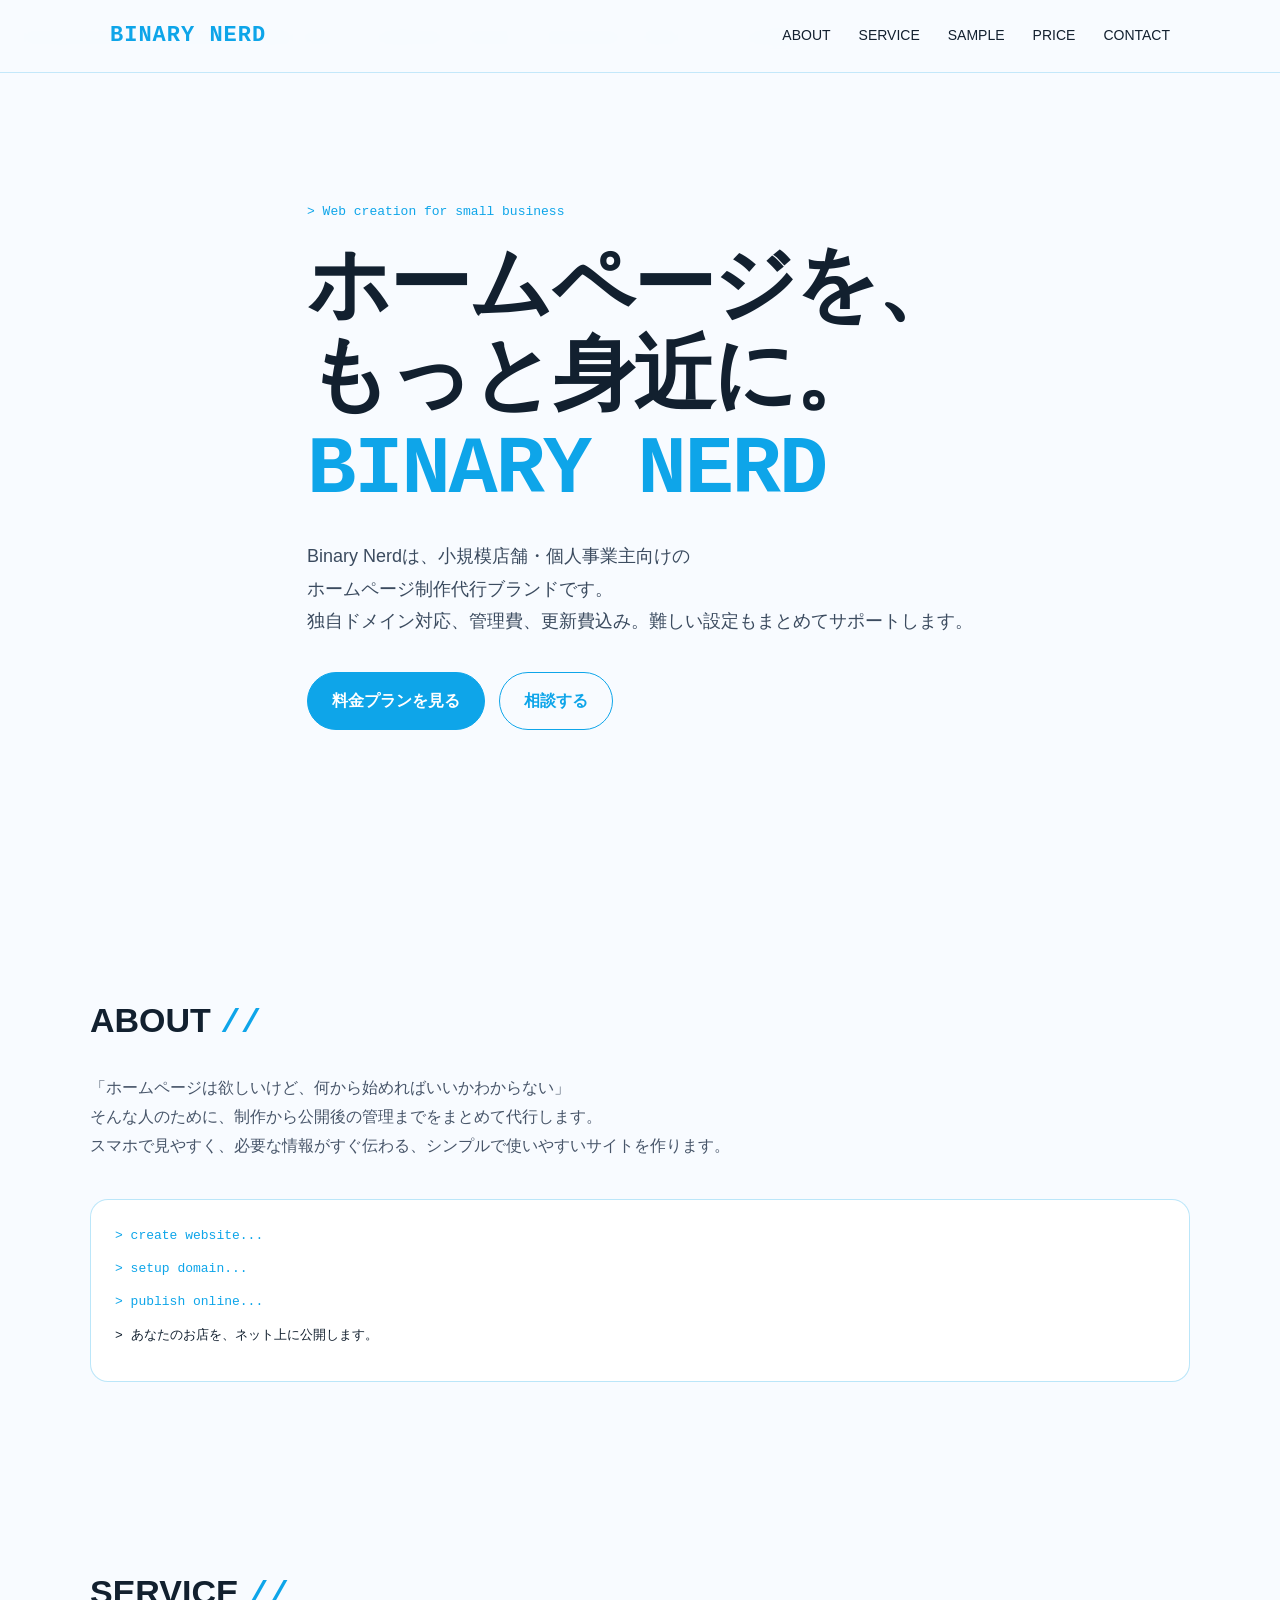
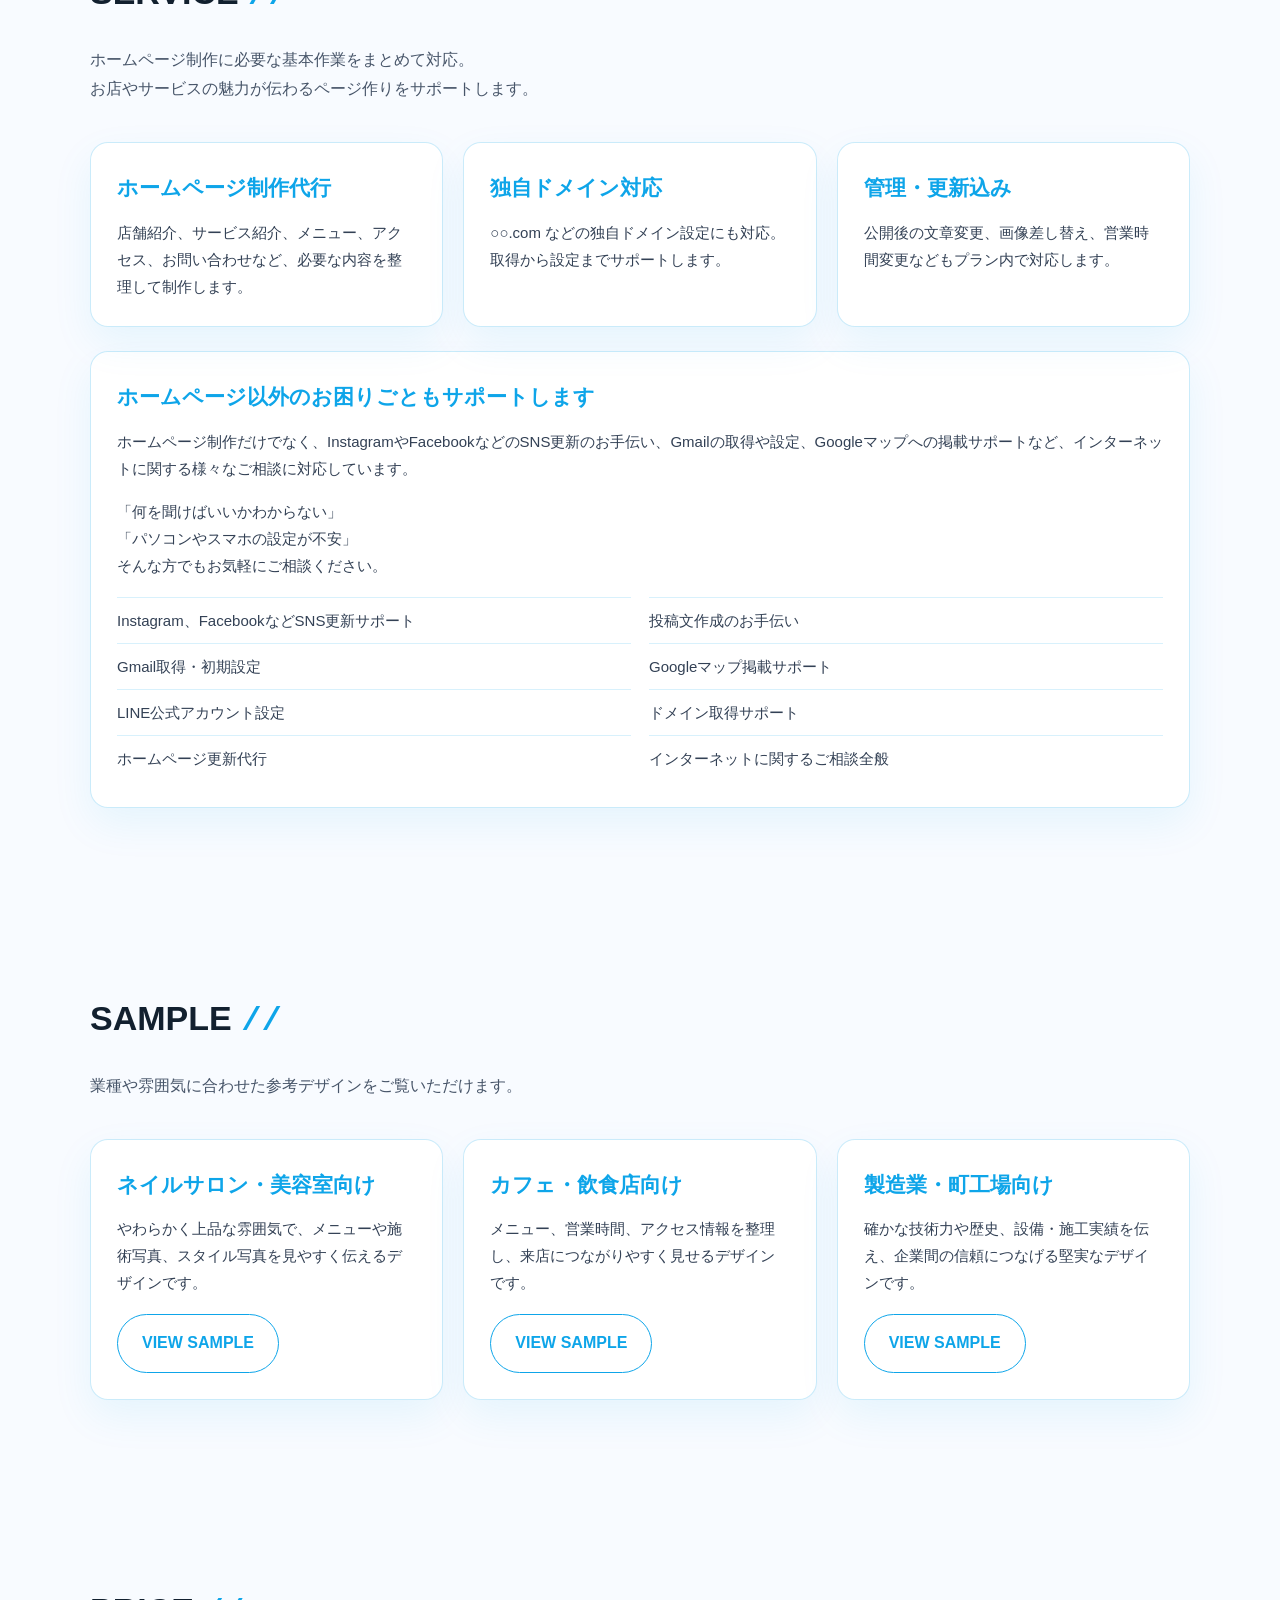
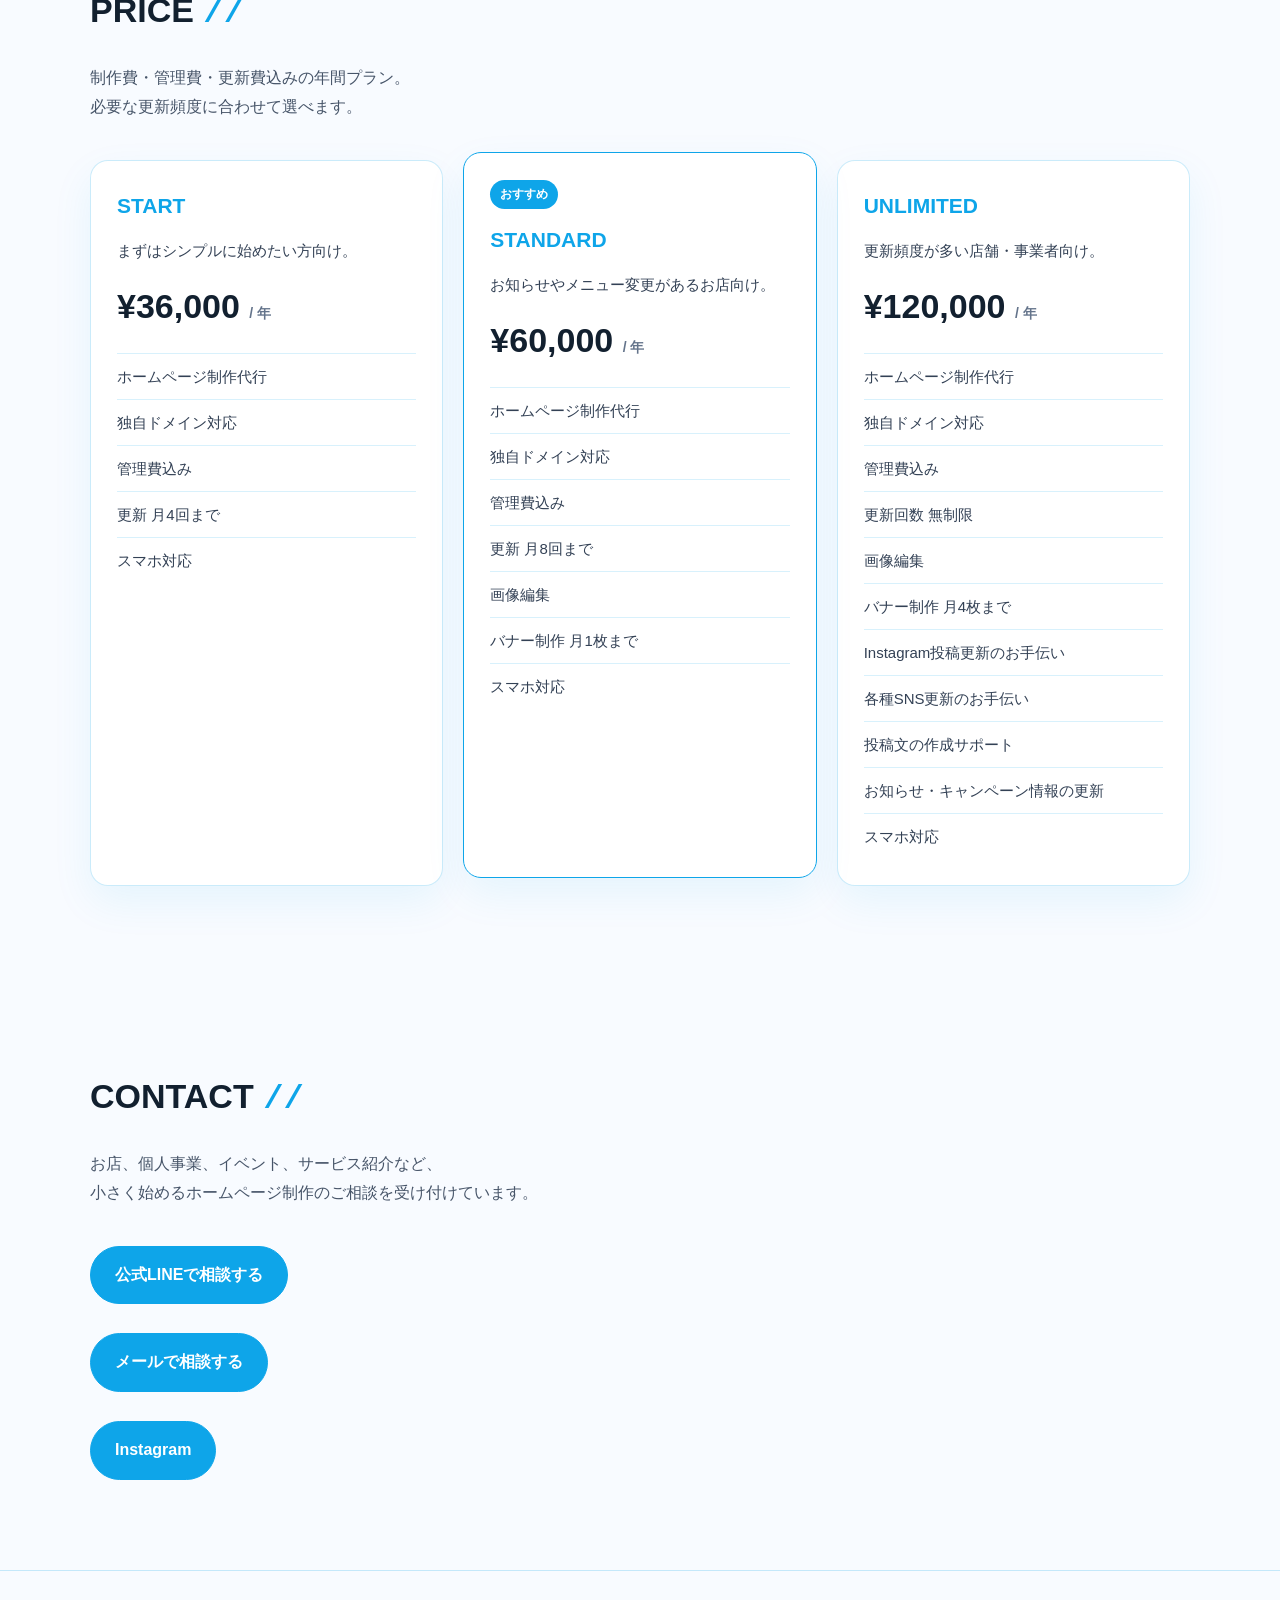
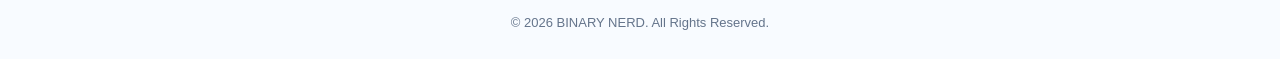
==== index.html @ a4973e33 "kenma2" ====
<!DOCTYPE html>
<html lang="ja">
<head>
  <meta charset="UTF-8" />
  <meta name="viewport" content="width=device-width, initial-scale=1.0" />
  <title>Binary Nerd | Web制作代行</title>

  <style>
    * {
      box-sizing: border-box;
      margin: 0;
      padding: 0;
    }

    html {
      scroll-behavior: smooth;
    }

    body {
      font-family: -apple-system, BlinkMacSystemFont, "Helvetica Neue", Arial, sans-serif;
      background: #f8fbff;
      color: #12202f;
      line-height: 1.8;
      overflow-x: hidden;
    }

    body::before {
      content: "01001010 101010 001101 110010 0101 101010 0011 111000";
      position: fixed;
      inset: 0;
      color: rgba(14, 165, 233, 0.07);
      font-family: monospace;
      font-size: 18px;
      line-height: 2;
      letter-spacing: 4px;
      word-break: break-all;
      z-index: -1;
      animation: matrixMove 18s linear infinite;
      padding: 20px;
    }

    @keyframes matrixMove {
      from { transform: translateY(-20%); }
      to { transform: translateY(20%); }
    }

    a {
      color: inherit;
      text-decoration: none;
    }

    header {
      position: fixed;
      top: 0;
      width: 100%;
      z-index: 100;
      background: rgba(248, 251, 255, 0.9);
      backdrop-filter: blur(10px);
      border-bottom: 1px solid rgba(14, 165, 233, 0.22);
    }

    .header-inner {
      max-width: 1100px;
      margin: 0 auto;
      padding: 16px 20px;
      display: flex;
      justify-content: space-between;
      align-items: center;
    }

    .logo {
      font-family: monospace;
      font-size: 22px;
      font-weight: bold;
      color: #0ea5e9;
      letter-spacing: 1px;
    }

    nav {
      display: flex;
      gap: 28px;
      font-size: 14px;
    }

    nav a {
      color: #12202f;
    }

    nav a:hover {
      color: #0ea5e9;
    }

    .menu-btn {
      display: none;
      width: 34px;
      height: 34px;
      border: none;
      background: transparent;
      appearance: none;
      -webkit-appearance: none;
      outline: none;
      box-shadow: none;
      position: relative;
      cursor: pointer;
    }

    .menu-btn span {
      display: block;
      width: 28px;
      height: 2px;
      background: #0ea5e9;
      margin: 6px auto;
      border-radius: 2px;
      transition: 0.3s;
    }

    .menu-btn.active span:nth-child(1) {
      transform: translateY(8px) rotate(45deg);
    }

    .menu-btn.active span:nth-child(2) {
      opacity: 0;
    }

    .menu-btn.active span:nth-child(3) {
      transform: translateY(-8px) rotate(-45deg);
    }

    section {
      padding: 90px 20px;
    }

    .hero {
      min-height: 100vh;
      display: flex;
      align-items: center;
      padding-top: 120px;
    }

    .container {
      max-width: 1100px;
      margin: 0 auto;
    }

    .eyebrow {
      color: #0ea5e9;
      font-family: monospace;
      margin-bottom: 16px;
    }

    h1 {
      font-size: clamp(38px, 9vw, 82px);
      line-height: 1.1;
      margin-bottom: 24px;
      letter-spacing: -2px;
    }

    h1 span {
      color: #0ea5e9;
      font-family: monospace;
    }

    .hero-text {
      max-width: 680px;
      font-size: 18px;
      color: #3b4b5f;
      margin-bottom: 34px;
    }

    .btn-area {
      display: flex;
      gap: 14px;
      flex-wrap: wrap;
    }

    .btn {
      display: inline-block;
      padding: 14px 24px;
      border-radius: 999px;
      font-weight: bold;
      border: 1px solid #0ea5e9;
    }

    .btn-main {
      background: #0ea5e9;
      color: #fff;
    }

    .btn-sub {
      color: #0ea5e9;
    }

    .section-title {
      font-size: 34px;
      margin-bottom: 20px;
    }

    .section-title span {
      color: #0ea5e9;
      font-family: monospace;
    }

    .lead {
      max-width: 760px;
      color: #475569;
      margin-bottom: 38px;
    }

    .cards {
      display: grid;
      grid-template-columns: repeat(3, 1fr);
      gap: 20px;
    }

    .card {
      background: rgba(255, 255, 255, 0.9);
      border: 1px solid rgba(14, 165, 233, 0.22);
      padding: 26px;
      border-radius: 18px;
      box-shadow: 0 16px 40px rgba(14, 165, 233, 0.08);
    }

    .card h3 {
      color: #0ea5e9;
      font-size: 21px;
      margin-bottom: 12px;
    }

    .card p,
    .card li {
      color: #334155;
      font-size: 15px;
    }

    .card ul {
      list-style: none;
      margin-top: 16px;
    }

    .card li {
      border-top: 1px solid rgba(14, 165, 233, 0.16);
      padding: 9px 0;
    }

    .sample-card .btn {
      margin-top: 18px;
    }

    .price {
      font-size: 34px;
      font-weight: bold;
      color: #12202f;
      margin: 12px 0;
    }

    .price small {
      font-size: 14px;
      color: #64748b;
    }

    .popular {
      border-color: #0ea5e9;
      transform: translateY(-8px);
    }

    .tag {
      display: inline-block;
      font-size: 12px;
      color: #fff;
      background: #0ea5e9;
      padding: 4px 10px;
      border-radius: 999px;
      margin-bottom: 12px;
      font-weight: bold;
    }

    .terminal {
      background: rgba(255, 255, 255, 0.92);
      border: 1px solid rgba(14, 165, 233, 0.28);
      border-radius: 18px;
      padding: 24px;
      font-family: monospace;
      color: #0ea5e9;
      overflow: hidden;
    }

    .terminal p {
      margin-bottom: 10px;
    }

    .about-support {
      margin-top: 24px;
      background: rgba(255, 255, 255, 0.9);
      border: 1px solid rgba(14, 165, 233, 0.22);
      border-radius: 18px;
      padding: 26px;
      box-shadow: 0 16px 40px rgba(14, 165, 233, 0.08);
    }

    .about-support h3 {
      color: #0ea5e9;
      font-size: 21px;
      margin-bottom: 12px;
    }

    .about-support p,
    .about-support li {
      color: #334155;
      font-size: 15px;
    }

    .about-support p {
      margin-bottom: 16px;
    }

    .about-support ul {
      display: grid;
      grid-template-columns: repeat(2, minmax(0, 1fr));
      gap: 0 18px;
      list-style: none;
      margin-top: 18px;
    }

    .about-support li {
      border-top: 1px solid rgba(14, 165, 233, 0.16);
      padding: 9px 0;
    }

    .white {
      color: #12202f;
    }

    footer {
      padding: 40px 20px;
      border-top: 1px solid rgba(14, 165, 233, 0.22);
      text-align: center;
      color: #64748b;
      font-size: 13px;
    }

    @media (max-width: 768px) {
      nav {
        position: fixed;
        top: 67px;
        right: -100%;
        width: 100%;
        height: calc(100vh - 67px);
        background: rgba(248, 251, 255, 0.98);
        flex-direction: column;
        justify-content: center;
        align-items: center;
        gap: 34px;
        transition: 0.3s;
        font-size: 20px;
      }

      nav.active {
        right: 0;
      }

      .menu-btn {
        display: block;
      }

      section {
        padding: 70px 20px;
      }

      .hero {
        padding-top: 110px;
      }

      .cards {
        grid-template-columns: 1fr;
      }

      .about-support ul {
        grid-template-columns: 1fr;
      }

      .popular {
        transform: none;
      }

      .btn {
        width: 100%;
        text-align: center;
      }
    }


.line-btn{
  display:inline-block;
  padding:14px 24px;
  background:#0ea5e9;
  color:#fff;
  text-decoration:none;
  border-radius:999px;
  font-weight:bold;
  transition:.3s;
}

.line-btn:hover{
  opacity:.85;
}
  </style>
</head>

<body>
  <!-- Codex connection test -->

  <header>
    <div class="header-inner">
      <div class="logo">BINARY NERD</div>

      <button class="menu-btn" id="menuBtn" aria-label="メニュー">
        <span></span>
        <span></span>
        <span></span>
      </button>

      <nav id="nav">
        <a href="#about">ABOUT</a>
        <a href="#service">SERVICE</a>
        <a href="#sample">SAMPLE</a>
        <a href="#price">PRICE</a>
        <a href="#contact">CONTACT</a>
      </nav>
    </div>
  </header>

  <main>

    <section class="hero">
      <div class="container">
        <p class="eyebrow">&gt; Web creation for small business</p>
        <h1>
          ホームページを、<br>
          もっと身近に。<br>
          <span>BINARY NERD</span>
        </h1>
        <p class="hero-text">
          Binary Nerdは、小規模店舗・個人事業主向けの<br>ホームページ制作代行ブランドです。<br>
          独自ドメイン対応、管理費、更新費込み。難しい設定もまとめてサポートします。
        </p>
        <div class="btn-area">
          <a href="#price" class="btn btn-main">料金プランを見る</a>
          <a href="#contact" class="btn btn-sub">相談する</a>
        </div>
      </div>
    </section>

    <section id="about">
      <div class="container">
        <h2 class="section-title">ABOUT <span>//</span></h2>
        <p class="lead">
          「ホームページは欲しいけど、何から始めればいいかわからない」<br>
          そんな人のために、制作から公開後の管理までをまとめて代行します。<br>
          スマホで見やすく、必要な情報がすぐ伝わる、シンプルで使いやすいサイトを作ります。
        </p>

        <div class="terminal">
          <p>&gt; create website...</p>
          <p>&gt; setup domain...</p>
          <p>&gt; publish online...</p>
          <p class="white">&gt; あなたのお店を、ネット上に公開します。</p>
        </div>
      </div>
    </section>

    <section id="service">
      <div class="container">
        <h2 class="section-title">SERVICE <span>//</span></h2>
        <p class="lead">
          ホームページ制作に必要な基本作業をまとめて対応。<br>
          お店やサービスの魅力が伝わるページ作りをサポートします。
        </p>

        <div class="cards">
          <div class="card">
            <h3>ホームページ制作代行</h3>
            <p>店舗紹介、サービス紹介、メニュー、アクセス、お問い合わせなど、必要な内容を整理して制作します。</p>
          </div>

          <div class="card">
            <h3>独自ドメイン対応</h3>
            <p>○○.com などの独自ドメイン設定にも対応。取得から設定までサポートします。</p>
          </div>

          <div class="card">
            <h3>管理・更新込み</h3>
            <p>公開後の文章変更、画像差し替え、営業時間変更などもプラン内で対応します。</p>
          </div>
        </div>

        <div class="about-support">
          <h3>ホームページ以外のお困りごともサポートします</h3>
          <p>
            ホームページ制作だけでなく、InstagramやFacebookなどのSNS更新のお手伝い、Gmailの取得や設定、Googleマップへの掲載サポートなど、インターネットに関する様々なご相談に対応しています。
          </p>
          <p>
            「何を聞けばいいかわからない」<br>
            「パソコンやスマホの設定が不安」<br>
            そんな方でもお気軽にご相談ください。
          </p>
          <ul>
            <li>Instagram、FacebookなどSNS更新サポート</li>
            <li>投稿文作成のお手伝い</li>
            <li>Gmail取得・初期設定</li>
            <li>Googleマップ掲載サポート</li>
            <li>LINE公式アカウント設定</li>
            <li>ドメイン取得サポート</li>
            <li>ホームページ更新代行</li>
            <li>インターネットに関するご相談全般</li>
          </ul>
        </div>
      </div>
    </section>

    <section id="sample">
      <div class="container">
        <h2 class="section-title">SAMPLE <span>//</span></h2>
        <p class="lead">
          業種や雰囲気に合わせた参考デザインをご覧いただけます。
        </p>

        <div class="cards">
          <div class="card sample-card">
            <h3>ネイルサロン・美容室向け</h3>
            <p>やわらかく上品な雰囲気で、メニューや施術写真、スタイル写真を見やすく伝えるデザインです。</p>
            <a href="top_biyou.html" class="btn btn-sub" target="_blank" rel="noopener">VIEW SAMPLE</a>
          </div>

          <div class="card sample-card">
            <h3>カフェ・飲食店向け</h3>
            <p>メニュー、営業時間、アクセス情報を整理し、来店につながりやすく見せるデザインです。</p>
            <a href="sample_cafe.html" class="btn btn-sub" target="_blank" rel="noopener">VIEW SAMPLE</a>
          </div>

          <div class="card sample-card">
            <h3>製造業・町工場向け</h3>
            <p>確かな技術力や歴史、設備・施工実績を伝え、企業間の信頼につなげる堅実なデザインです。</p>
            <a href="osaka-polishing/index.html" class="btn btn-sub" target="_blank" rel="noopener">VIEW SAMPLE</a>
          </div>
        </div>
      </div>
    </section>

    <section id="price">
      <div class="container">
        <h2 class="section-title">PRICE <span>//</span></h2>
        <p class="lead">
          制作費・管理費・更新費込みの年間プラン。<br>
          必要な更新頻度に合わせて選べます。
        </p>

        <div class="cards">
          <div class="card">
            <h3>START</h3>
            <p>まずはシンプルに始めたい方向け。</p>
            <div class="price">¥36,000 <small>/ 年</small></div>
            <ul>
              <li>ホームページ制作代行</li>
              <li>独自ドメイン対応</li>
              <li>管理費込み</li>
              <li>更新 月4回まで</li>
              <li>スマホ対応</li>
            </ul>
          </div>

          <div class="card popular">
            <span class="tag">おすすめ</span>
            <h3>STANDARD</h3>
            <p>お知らせやメニュー変更があるお店向け。</p>
            <div class="price">¥60,000 <small>/ 年</small></div>
            <ul>
              <li>ホームページ制作代行</li>
              <li>独自ドメイン対応</li>
              <li>管理費込み</li>
              <li>更新 月8回まで</li>
              <li>画像編集</li>
              <li>バナー制作 月1枚まで</li>
              <li>スマホ対応</li>
            </ul>
          </div>

          <div class="card">
            <h3>UNLIMITED</h3>
            <p>更新頻度が多い店舗・事業者向け。</p>
            <div class="price">¥120,000 <small>/ 年</small></div>
            <ul>
              <li>ホームページ制作代行</li>
              <li>独自ドメイン対応</li>
              <li>管理費込み</li>
              <li>更新回数 無制限</li>
              <li>画像編集</li>
              <li>バナー制作 月4枚まで</li>
              <li>Instagram投稿更新のお手伝い</li>
              <li>各種SNS更新のお手伝い</li>
              <li>投稿文の作成サポート</li>
              <li>お知らせ・キャンペーン情報の更新</li>
              <li>スマホ対応</li>
            </ul>
          </div>
        </div>
      </div>
    </section>

    <section id="contact">
      <div class="container">
        <h2 class="section-title">CONTACT <span>//</span></h2>
        <p class="lead">
          お店、個人事業、イベント、サービス紹介など、<br>
          小さく始めるホームページ制作のご相談を受け付けています。
        </p>

    <div class="btn-area">
        <a href="https://lin.ee/zA7ZyKl" class="btn btn-main" target="_blank">
            公式LINEで相談する
        </a>
    </div>
    <br>
    <div class="btn-area">
        <a href="mailto:binarynerd78@gmail.com?subject=ホームページ制作について相談したい" class="btn btn-main" target="_blank">
            メールで相談する
        </a>
    </div>
    <br>
    <div class="btn-area">
        <a href="https://www.instagram.com/binarynerd78/" class="btn btn-main" target="_blank" rel="noopener">
            Instagram
        </a>
    </div>
      </div>
    </section>

  </main>

  <footer>
    © 2026 BINARY NERD. All Rights Reserved.
  </footer>

  <script>
    const menuBtn = document.getElementById("menuBtn");
    const nav = document.getElementById("nav");
    const navLinks = nav.querySelectorAll("a");

    menuBtn.addEventListener("click", () => {
      menuBtn.classList.toggle("active");
      nav.classList.toggle("active");
    });

    navLinks.forEach(link => {
      link.addEventListener("click", () => {
        menuBtn.classList.remove("active");
        nav.classList.remove("active");
      });
    });
  </script>

</body>
</html>
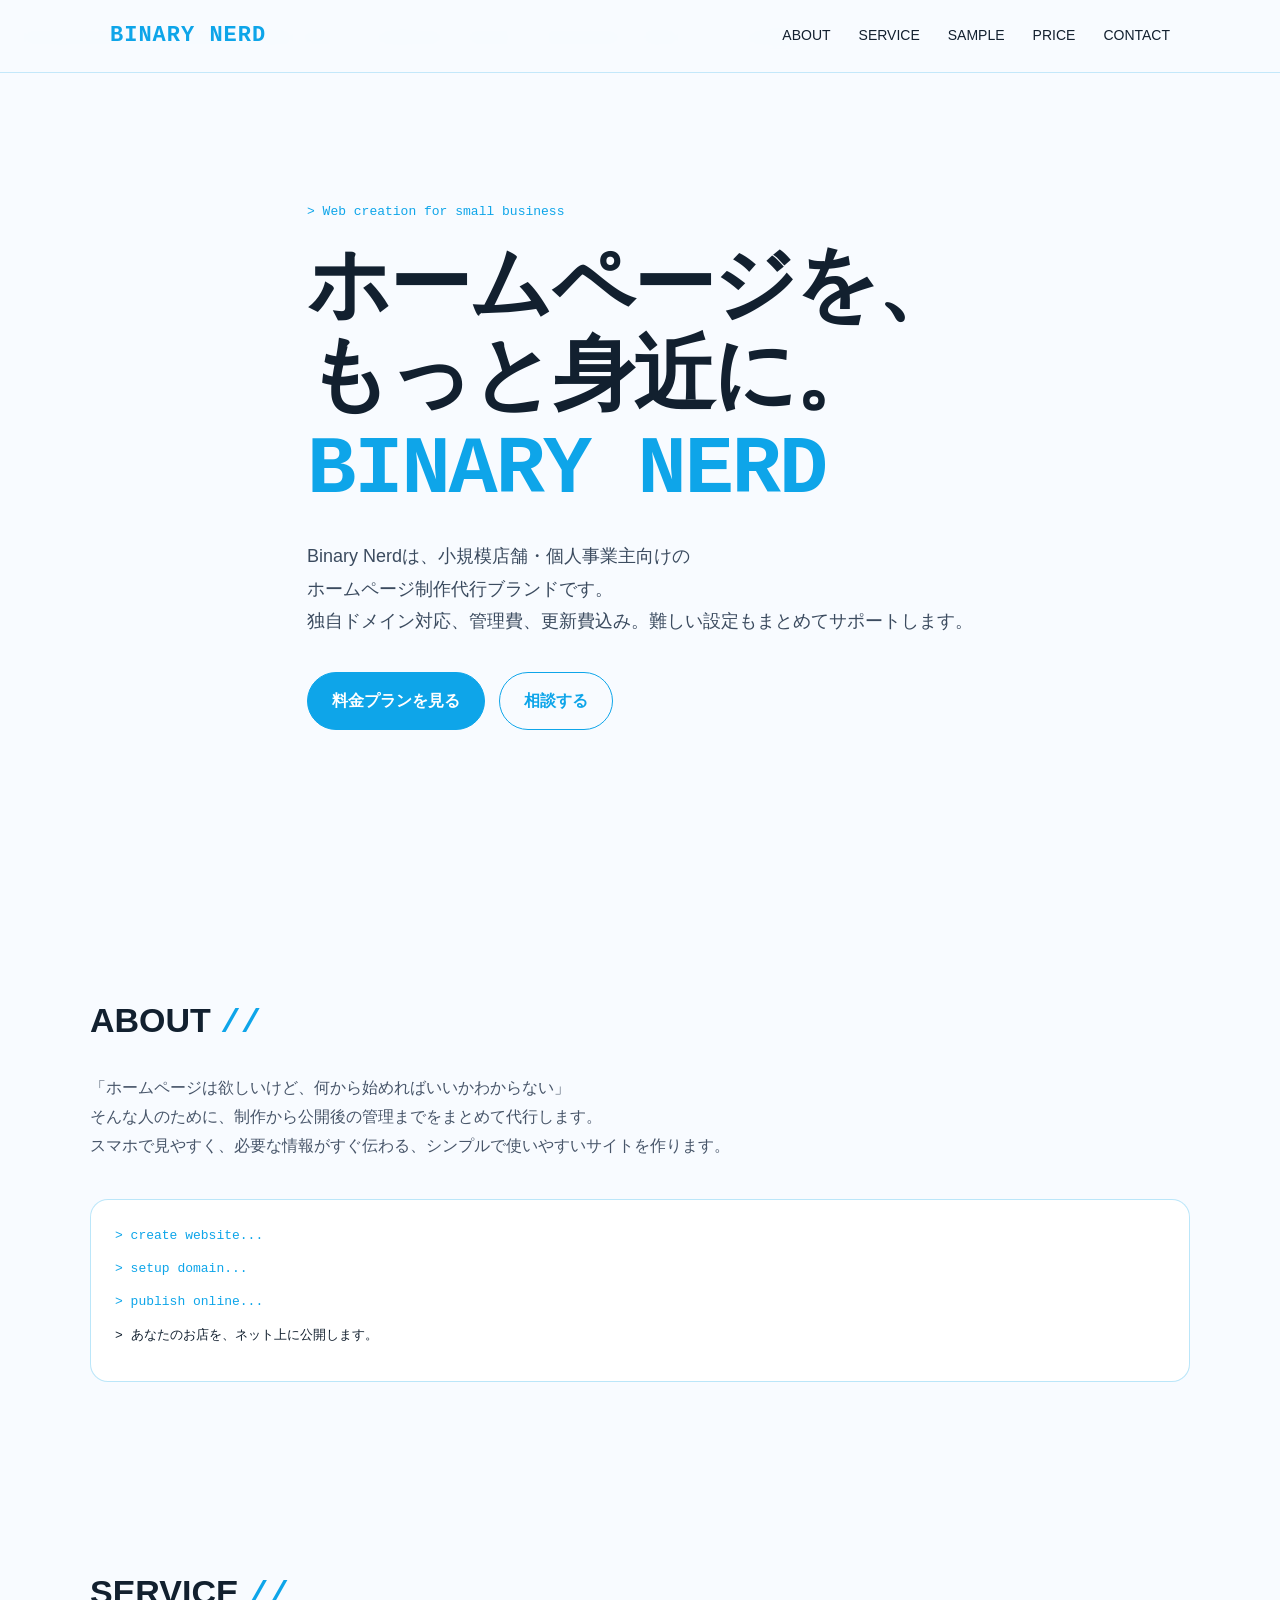
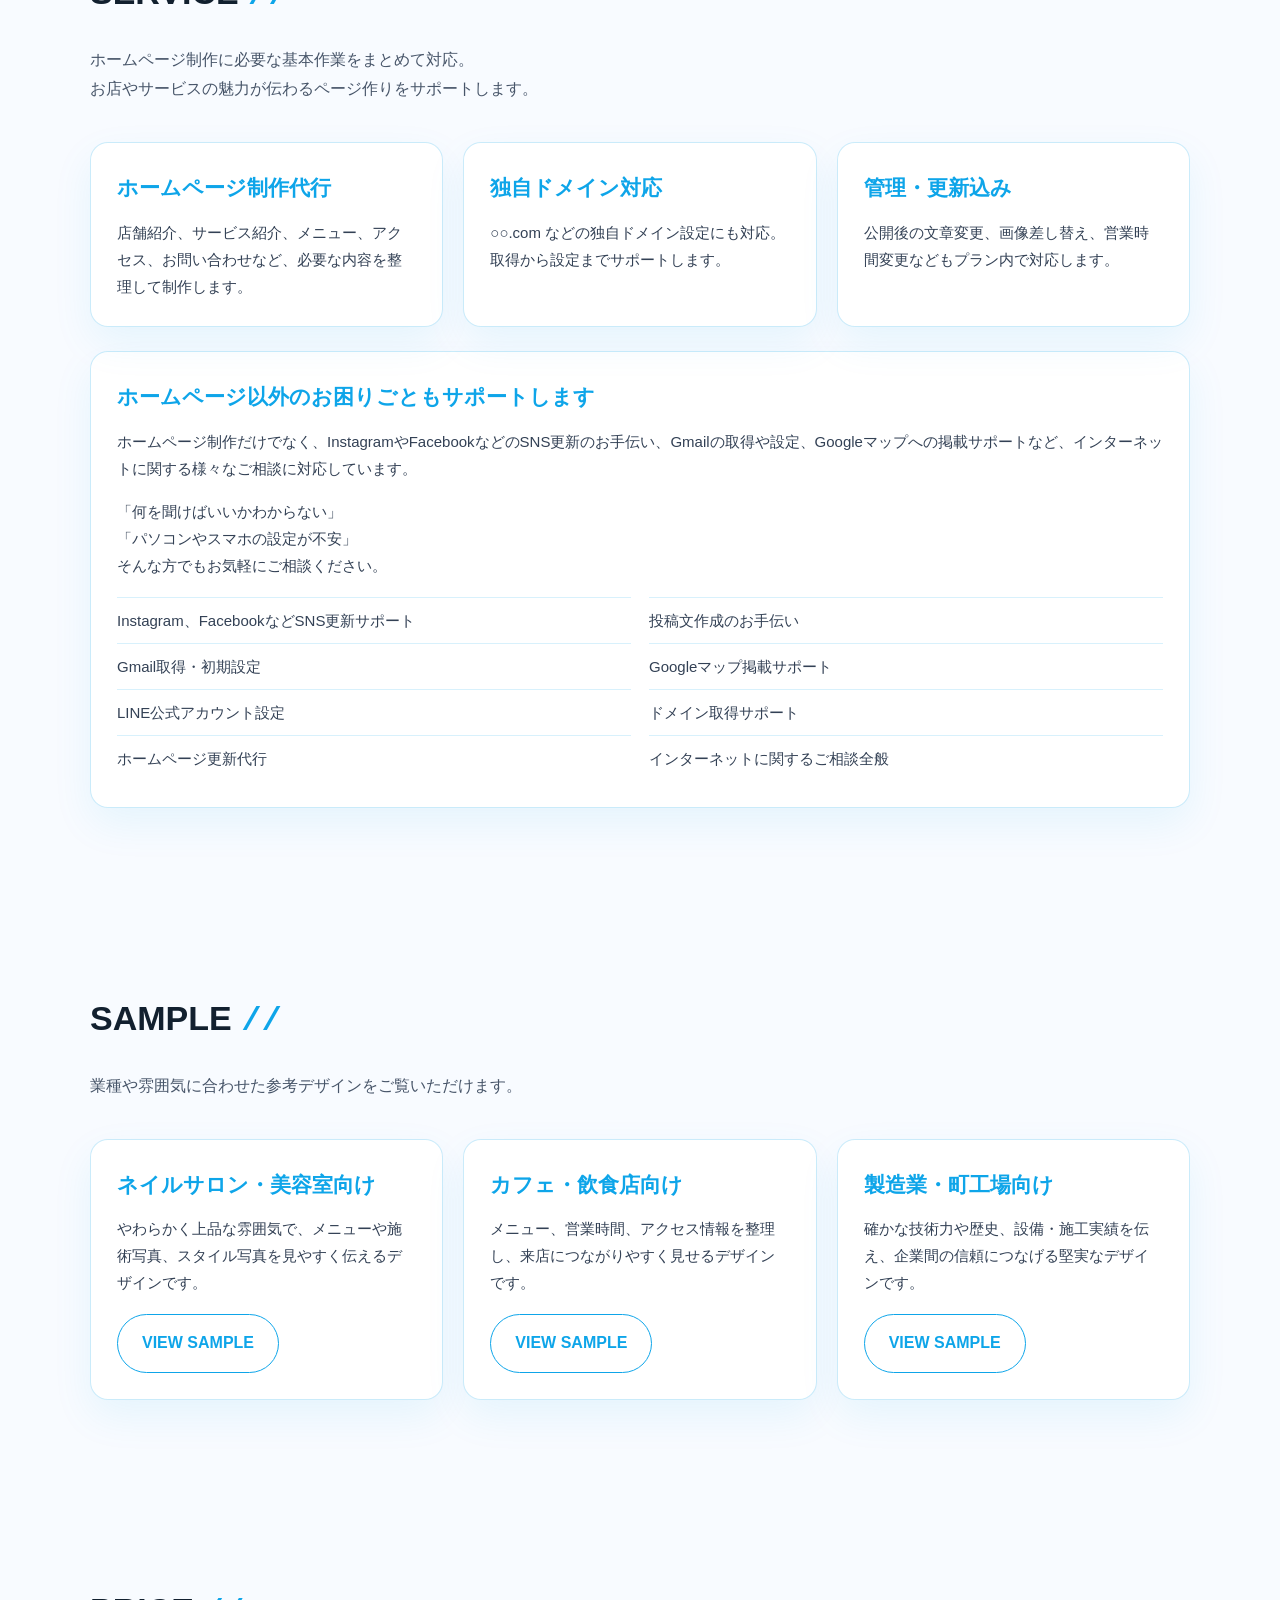
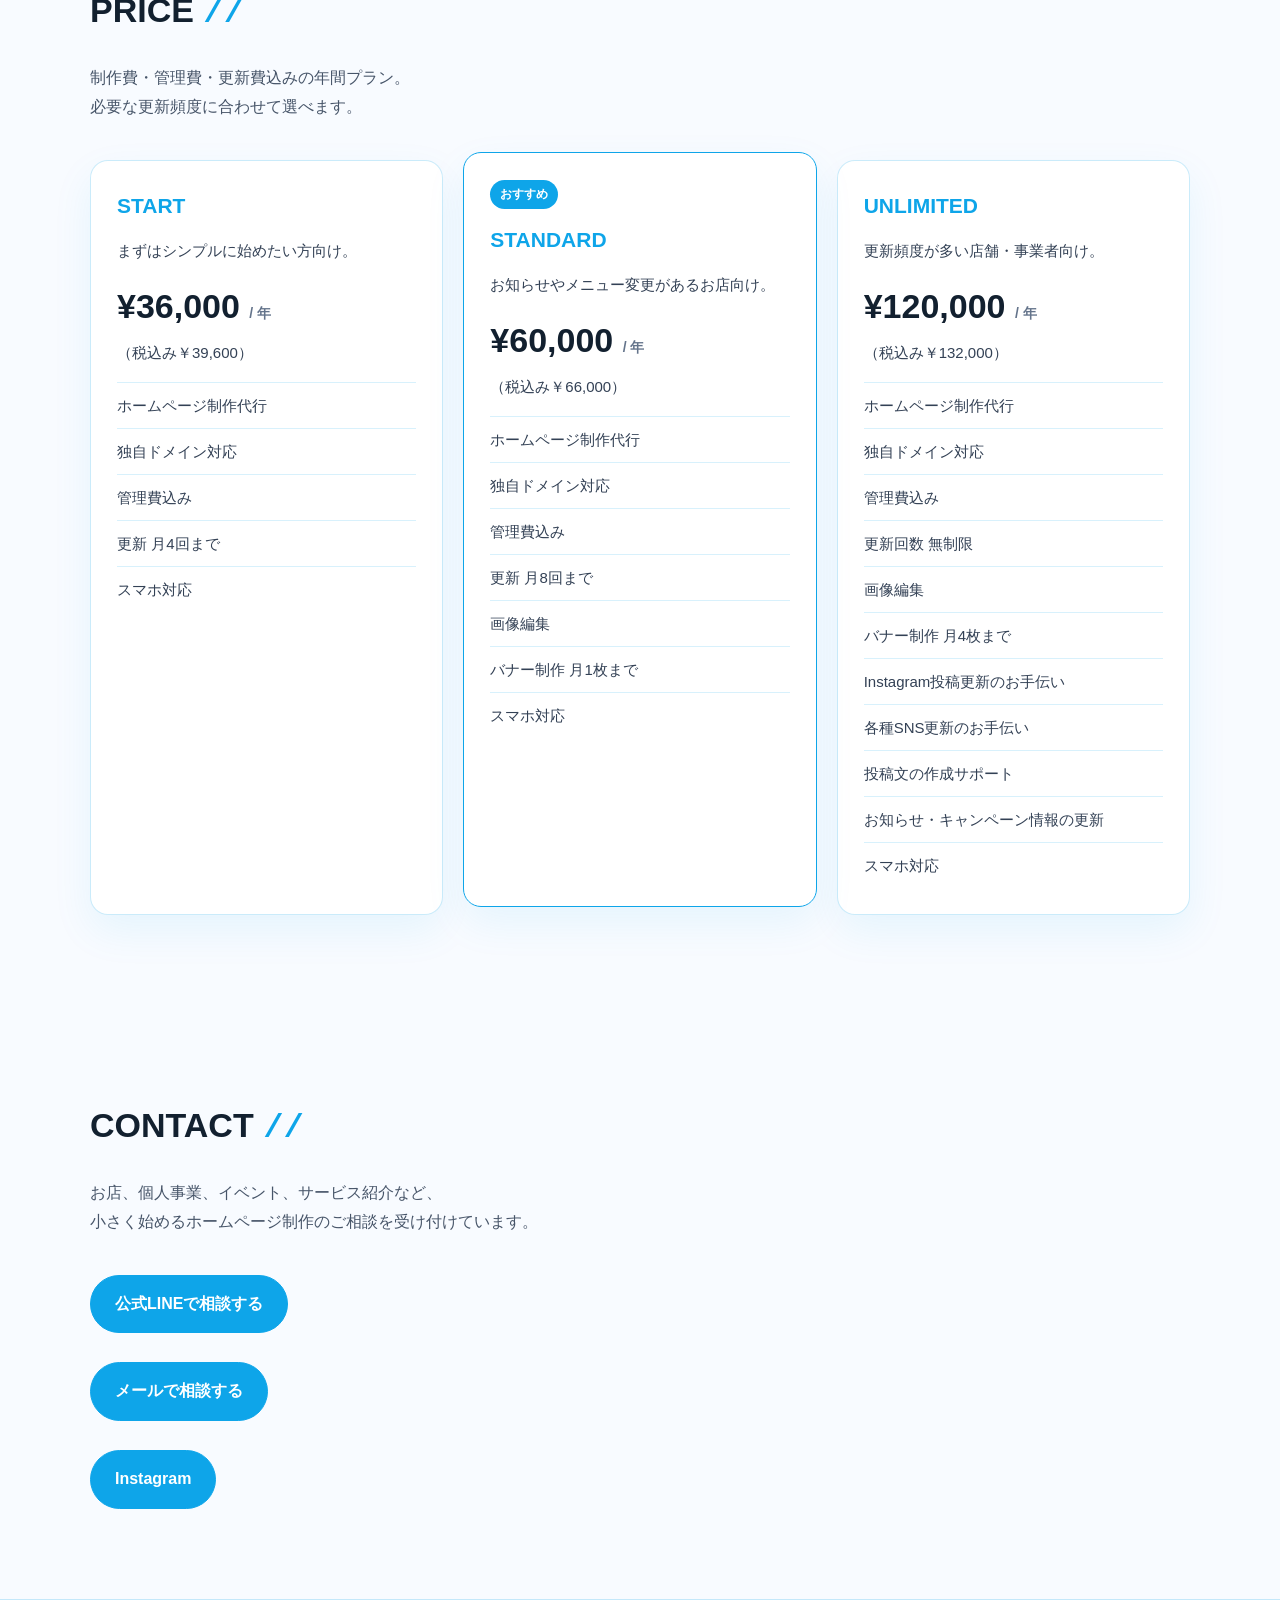
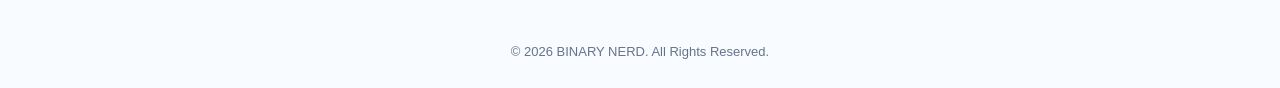
==== commit e4d324e6: "Update index.html" ====
--- a/index.html
+++ b/index.html
@@ -256,6 +256,13 @@
     .price small {
       font-size: 14px;
       color: #64748b;
+    }
+
+    .tax-price {
+      margin-top: -10px;
+      margin-bottom: 12px;
+      color: #64748b;
+      font-size: 13px;
     }
 
     .popular {
@@ -559,6 +566,7 @@
             <h3>START</h3>
             <p>まずはシンプルに始めたい方向け。</p>
             <div class="price">¥36,000 <small>/ 年</small></div>
+            <p class="tax-price">（税込み￥39,600）</p>
             <ul>
               <li>ホームページ制作代行</li>
               <li>独自ドメイン対応</li>
@@ -573,6 +581,7 @@
             <h3>STANDARD</h3>
             <p>お知らせやメニュー変更があるお店向け。</p>
             <div class="price">¥60,000 <small>/ 年</small></div>
+            <p class="tax-price">（税込み￥66,000）</p>
             <ul>
               <li>ホームページ制作代行</li>
               <li>独自ドメイン対応</li>
@@ -588,6 +597,7 @@
             <h3>UNLIMITED</h3>
             <p>更新頻度が多い店舗・事業者向け。</p>
             <div class="price">¥120,000 <small>/ 年</small></div>
+            <p class="tax-price">（税込み￥132,000）</p>
             <ul>
               <li>ホームページ制作代行</li>
               <li>独自ドメイン対応</li>
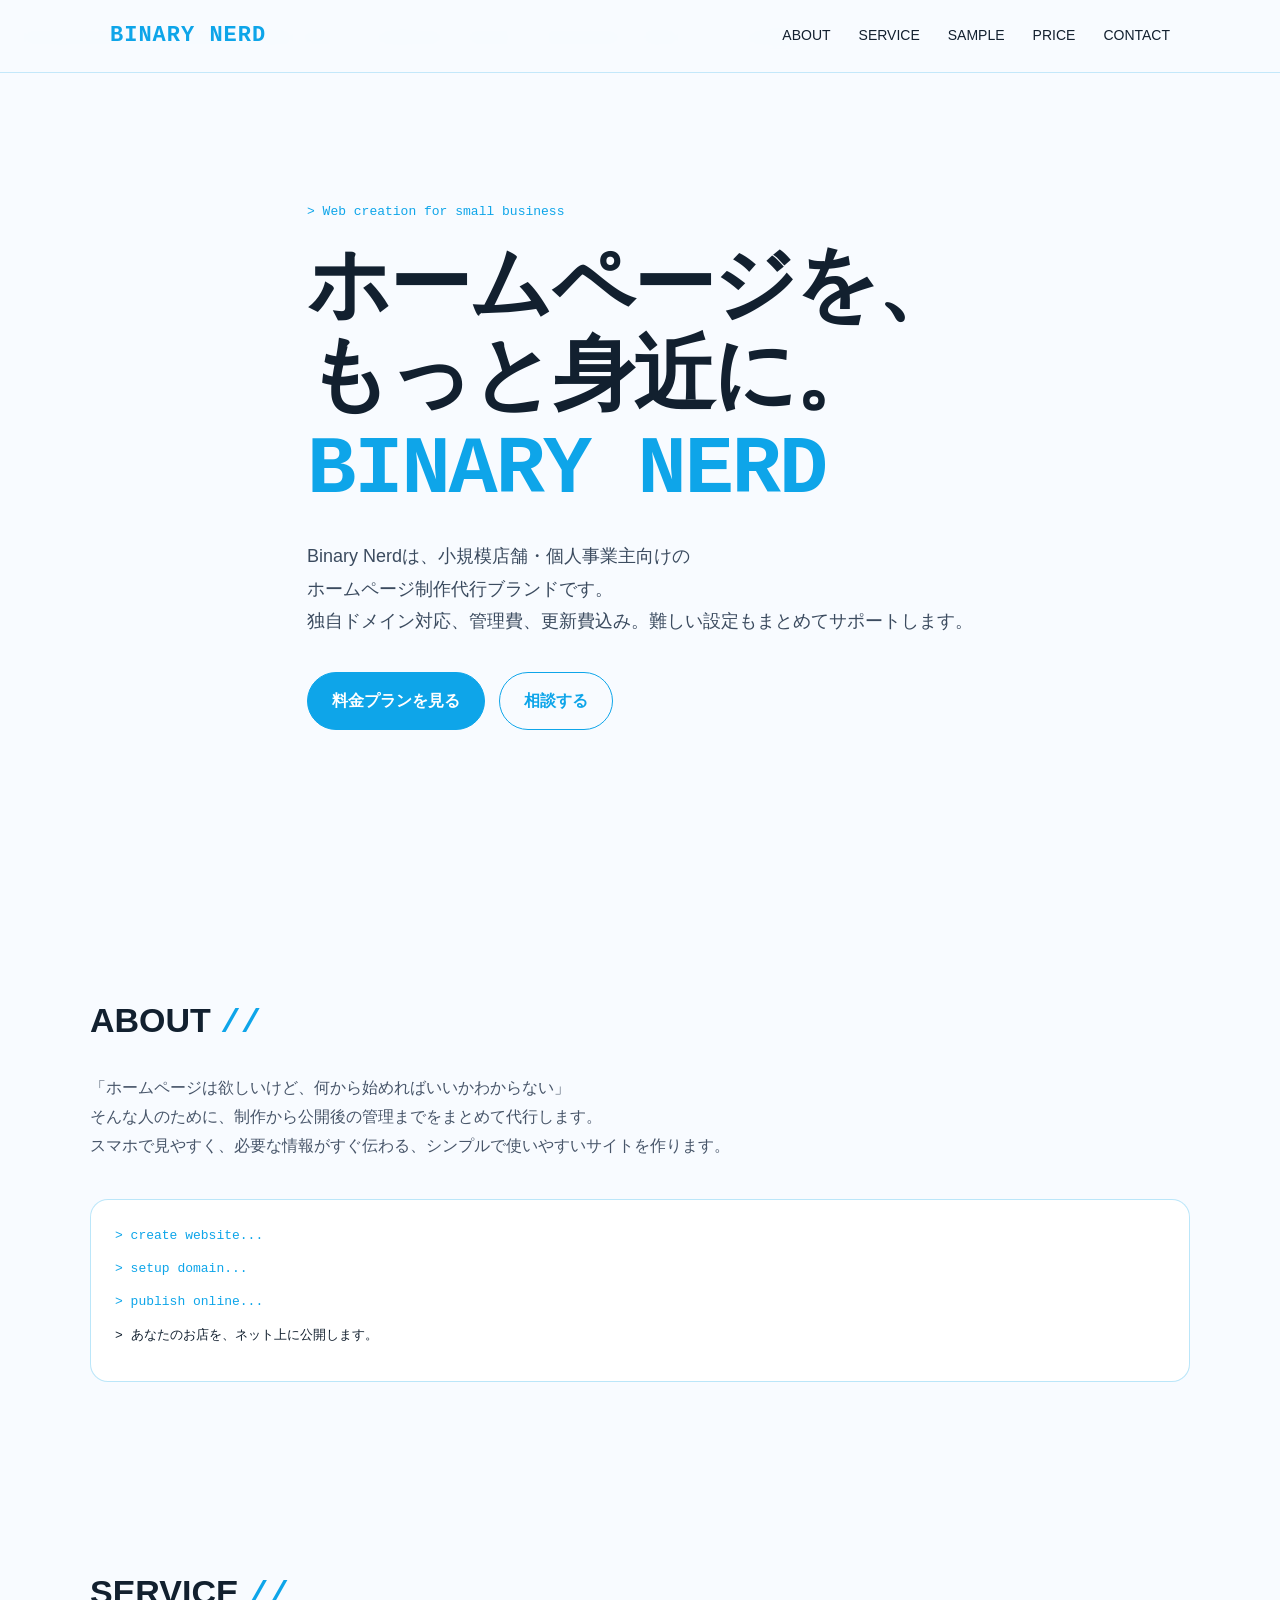
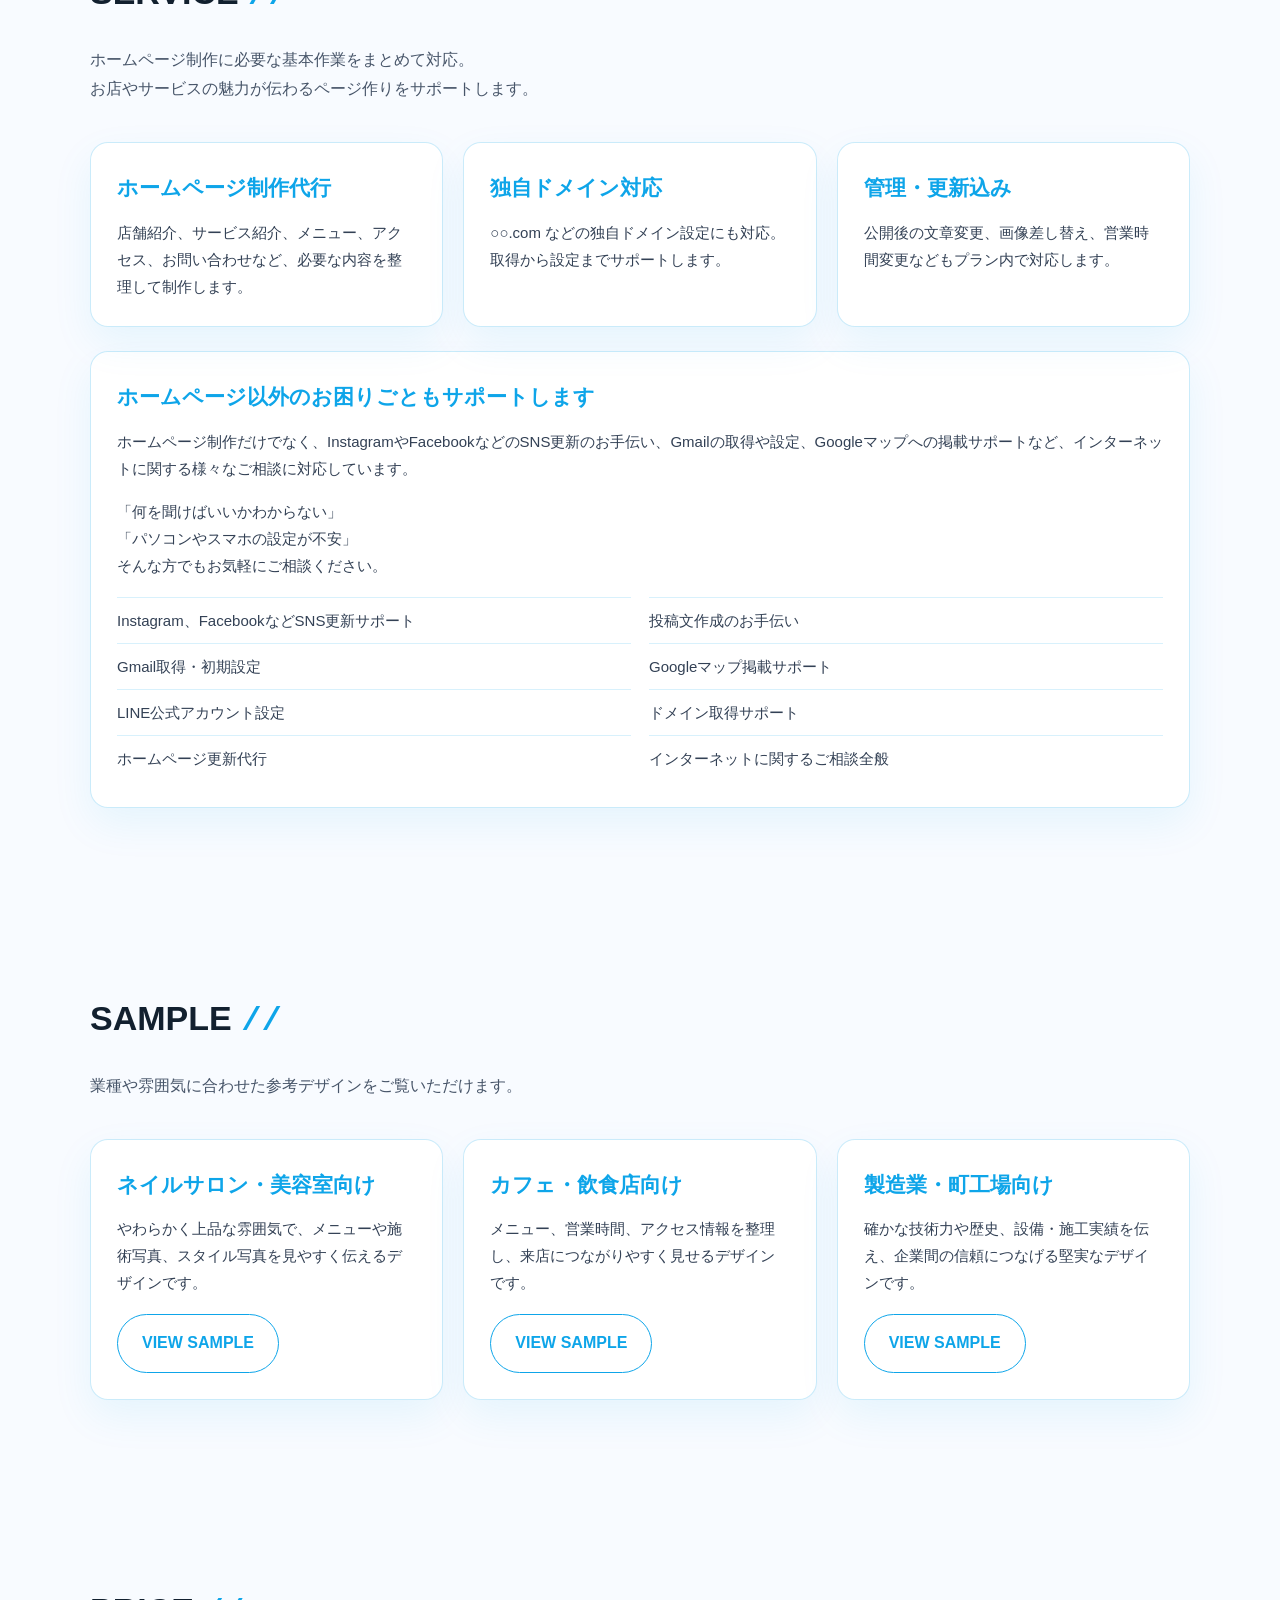
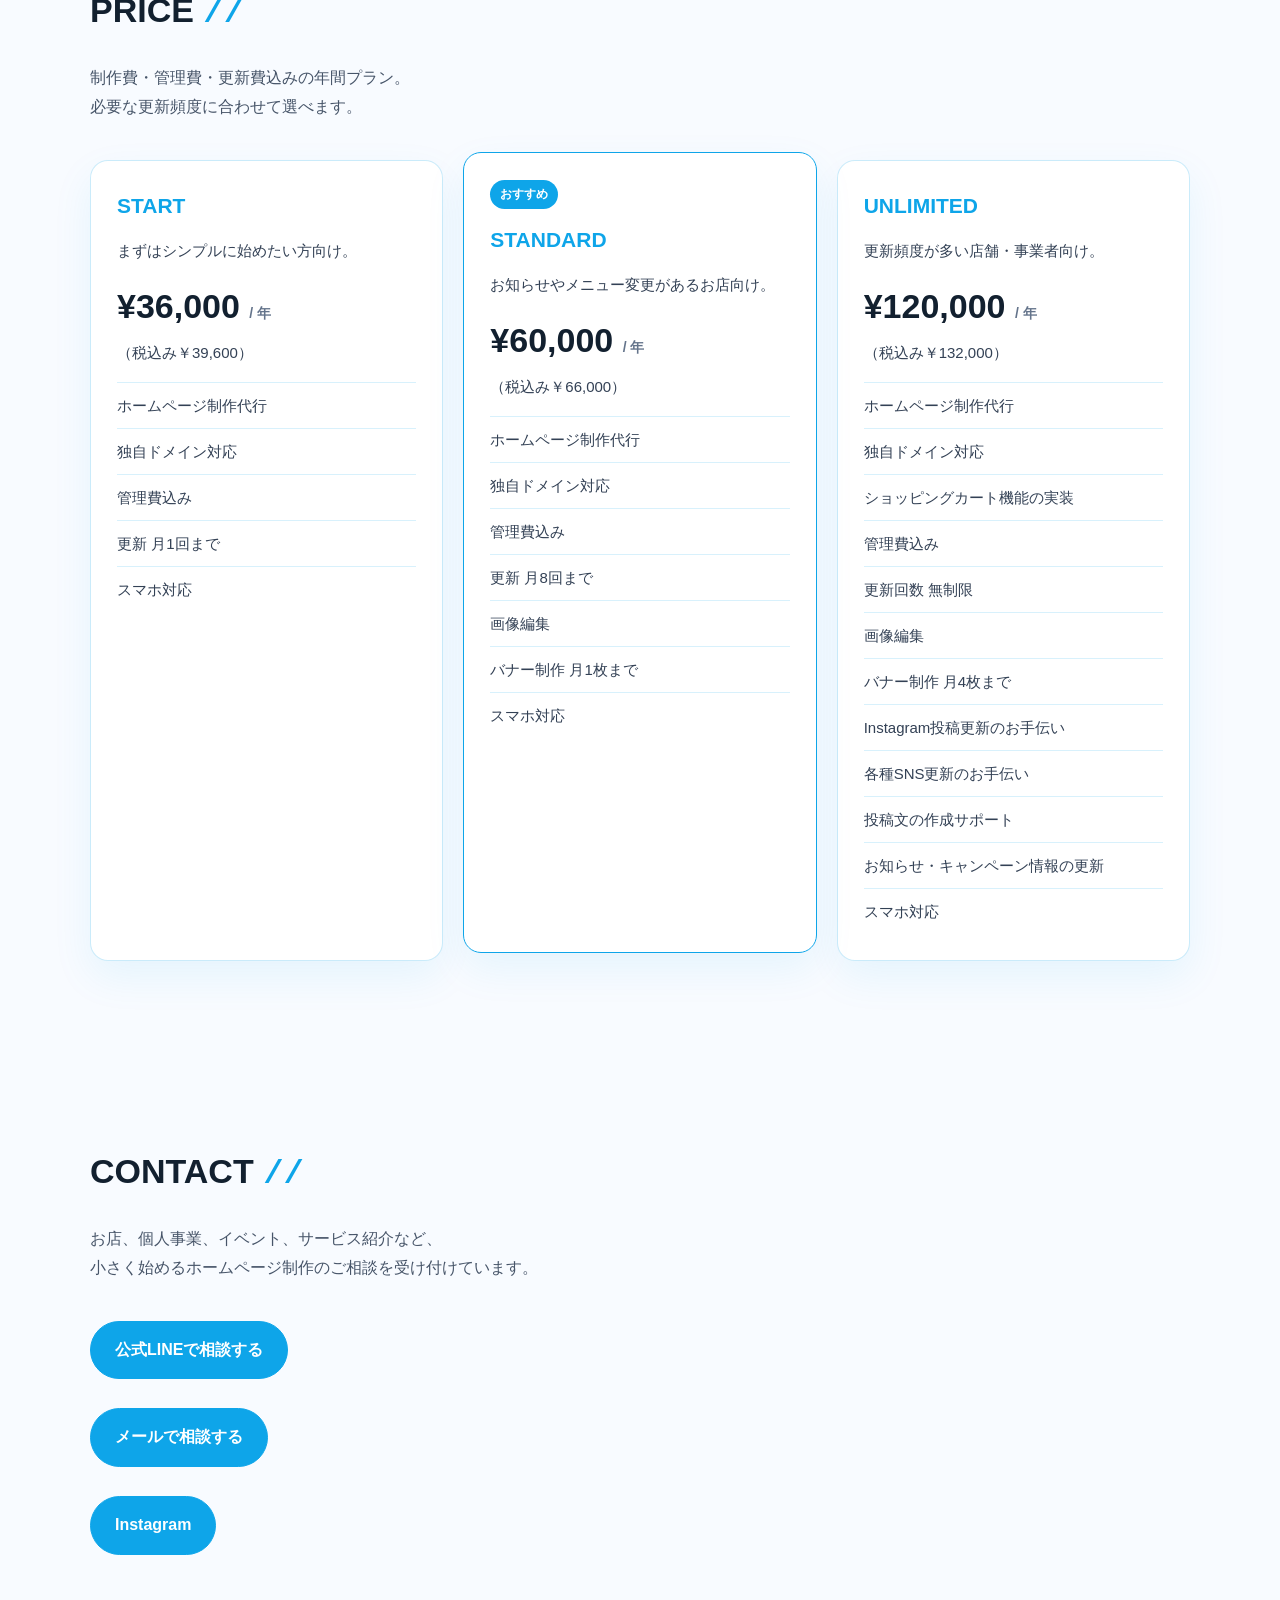
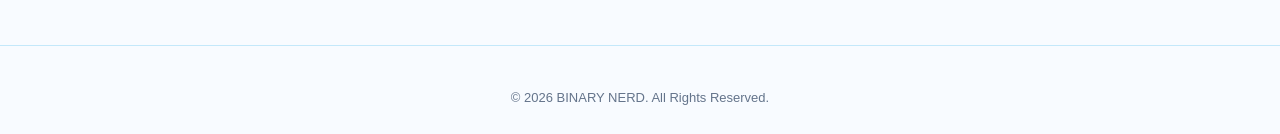
==== commit ba35fefb: "Update index.html" ====
--- a/index.html
+++ b/index.html
@@ -571,7 +571,7 @@
               <li>ホームページ制作代行</li>
               <li>独自ドメイン対応</li>
               <li>管理費込み</li>
-              <li>更新 月4回まで</li>
+              <li>更新 月1回まで</li>
               <li>スマホ対応</li>
             </ul>
           </div>
@@ -601,6 +601,7 @@
             <ul>
               <li>ホームページ制作代行</li>
               <li>独自ドメイン対応</li>
+              <li>ショッピングカート機能の実装</li>
               <li>管理費込み</li>
               <li>更新回数 無制限</li>
               <li>画像編集</li>
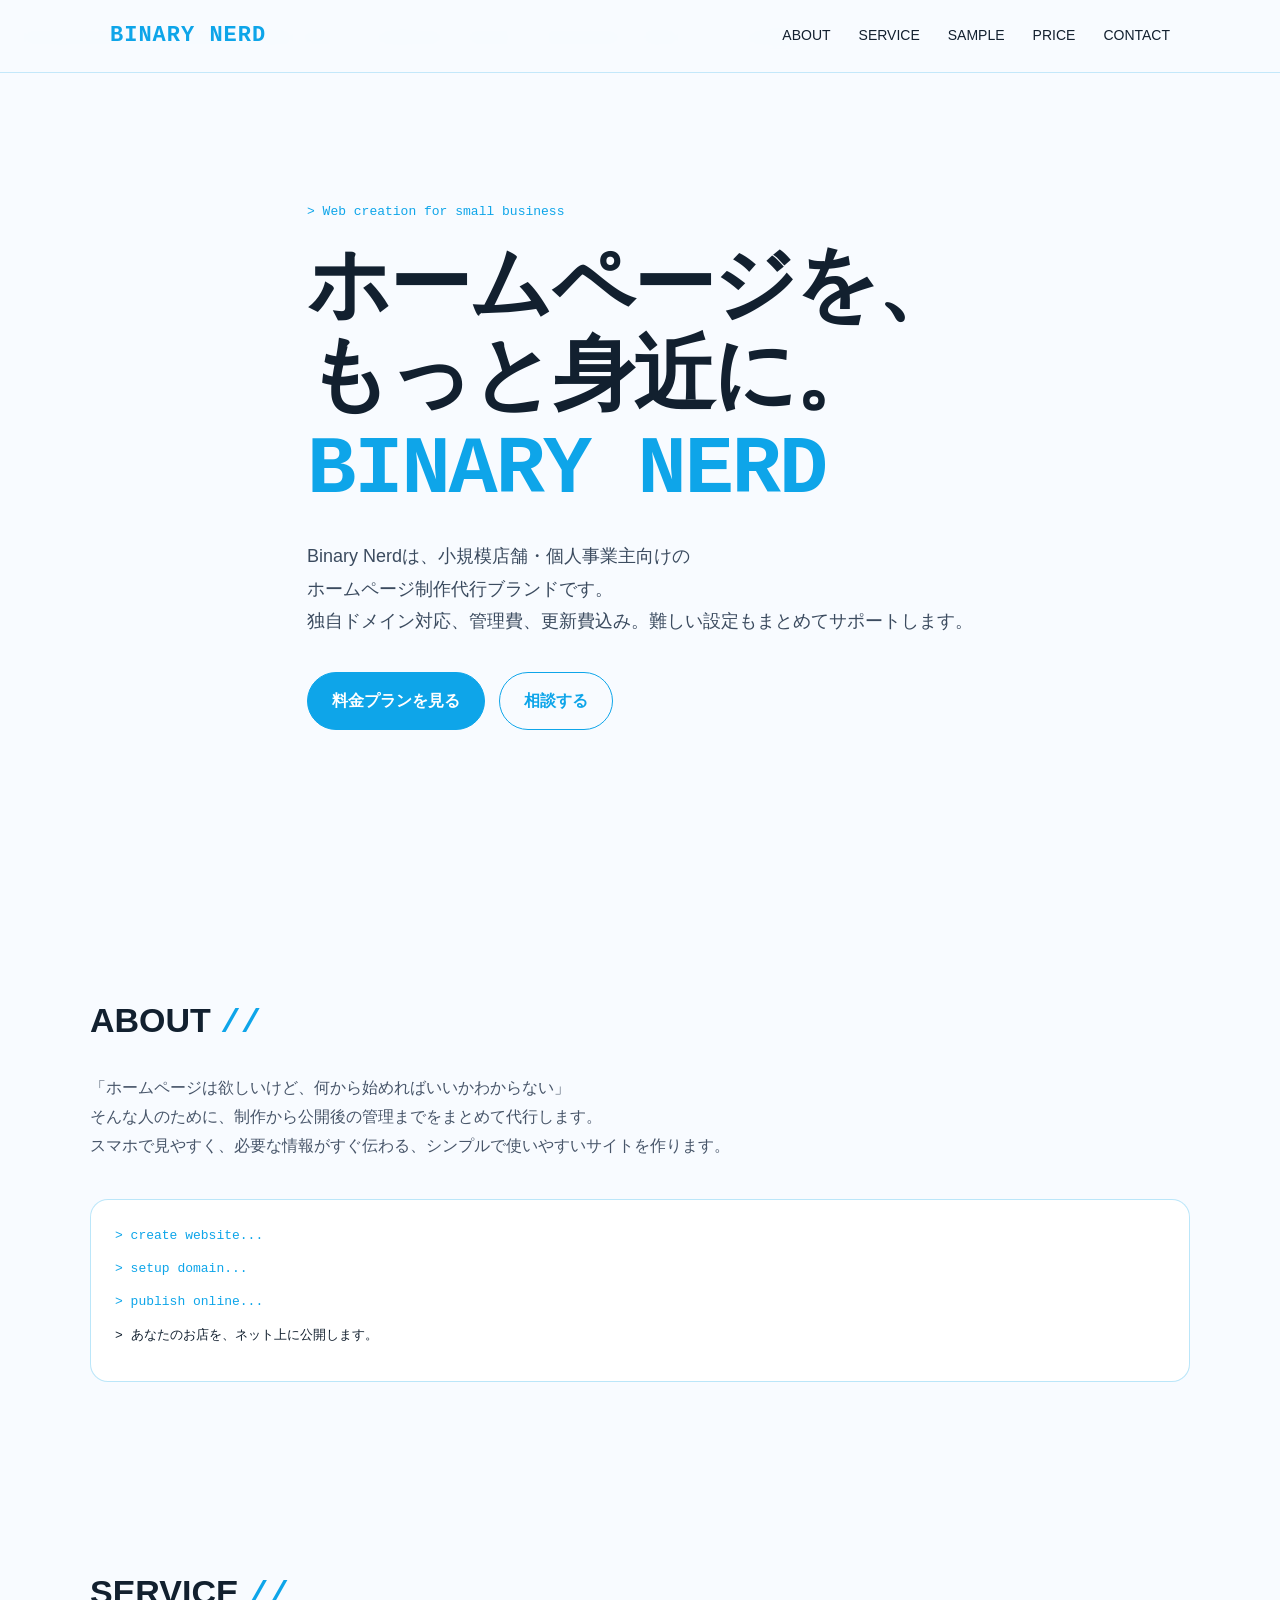
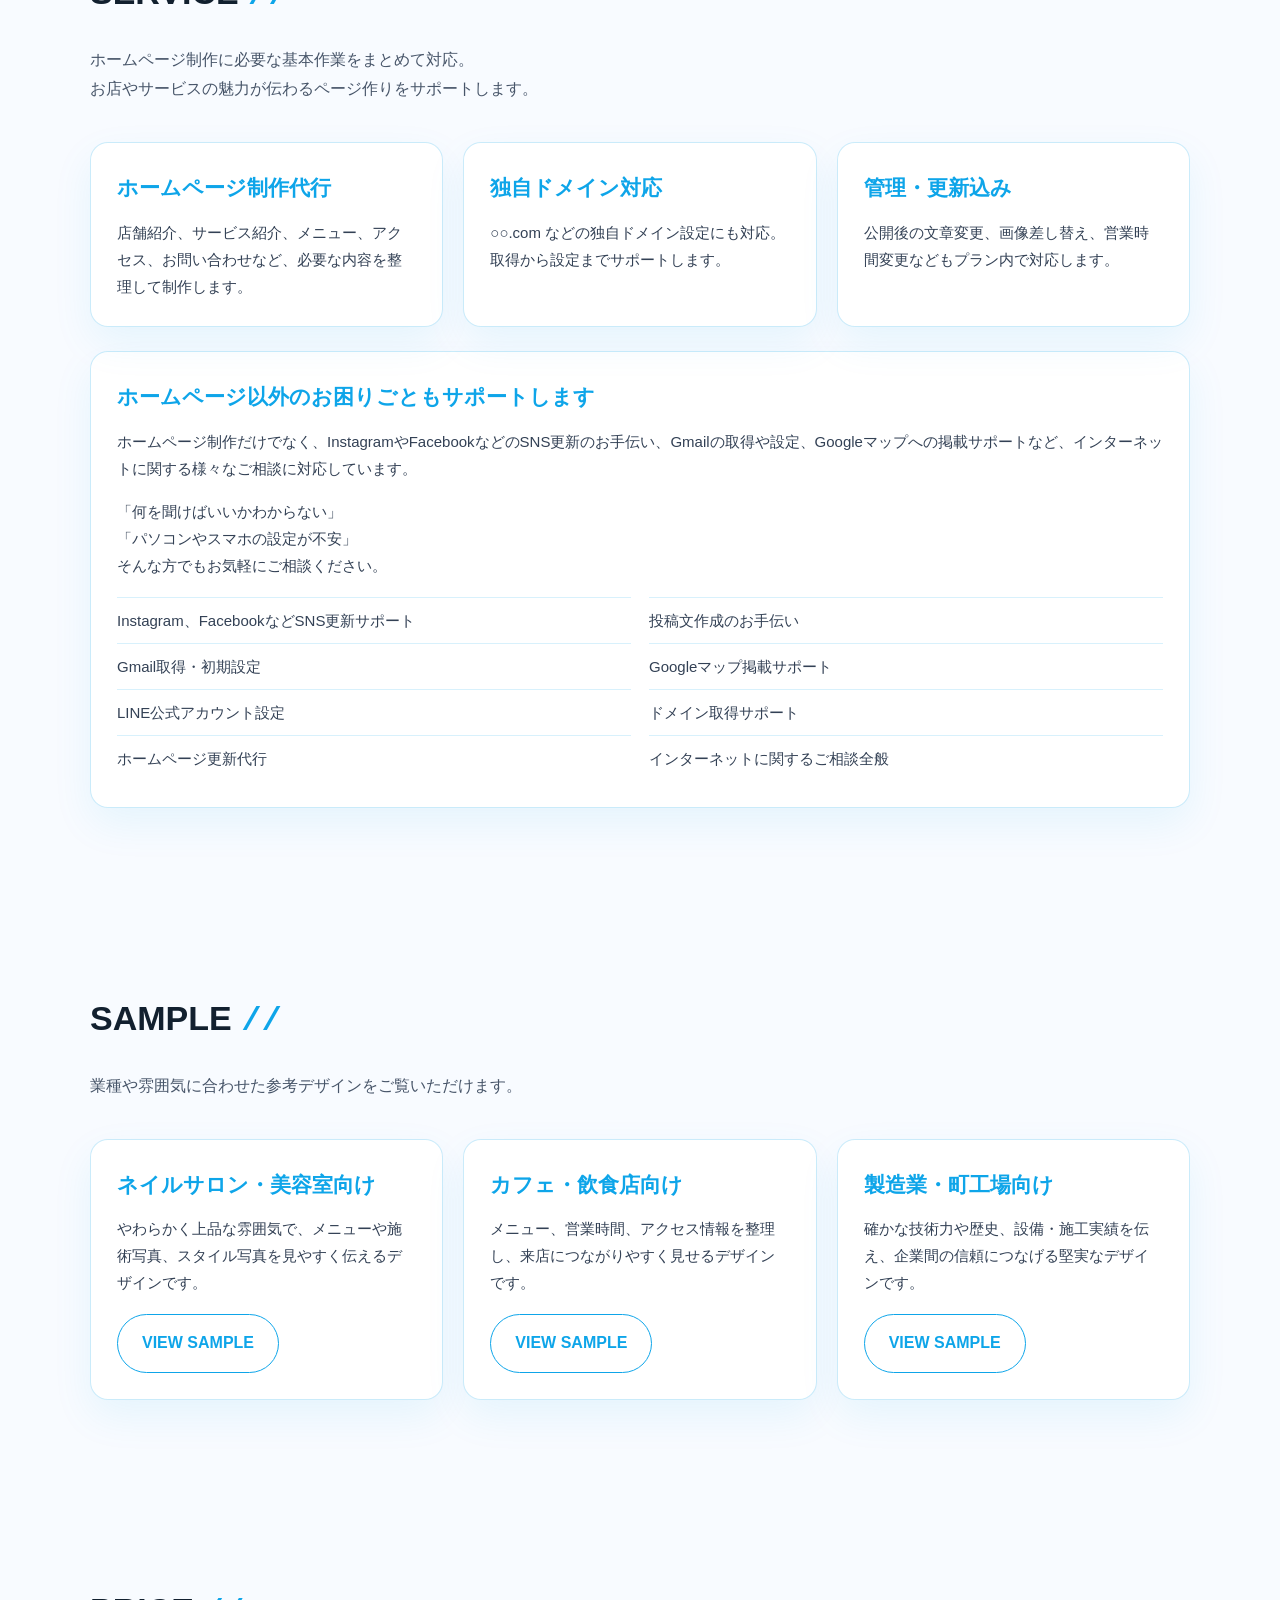
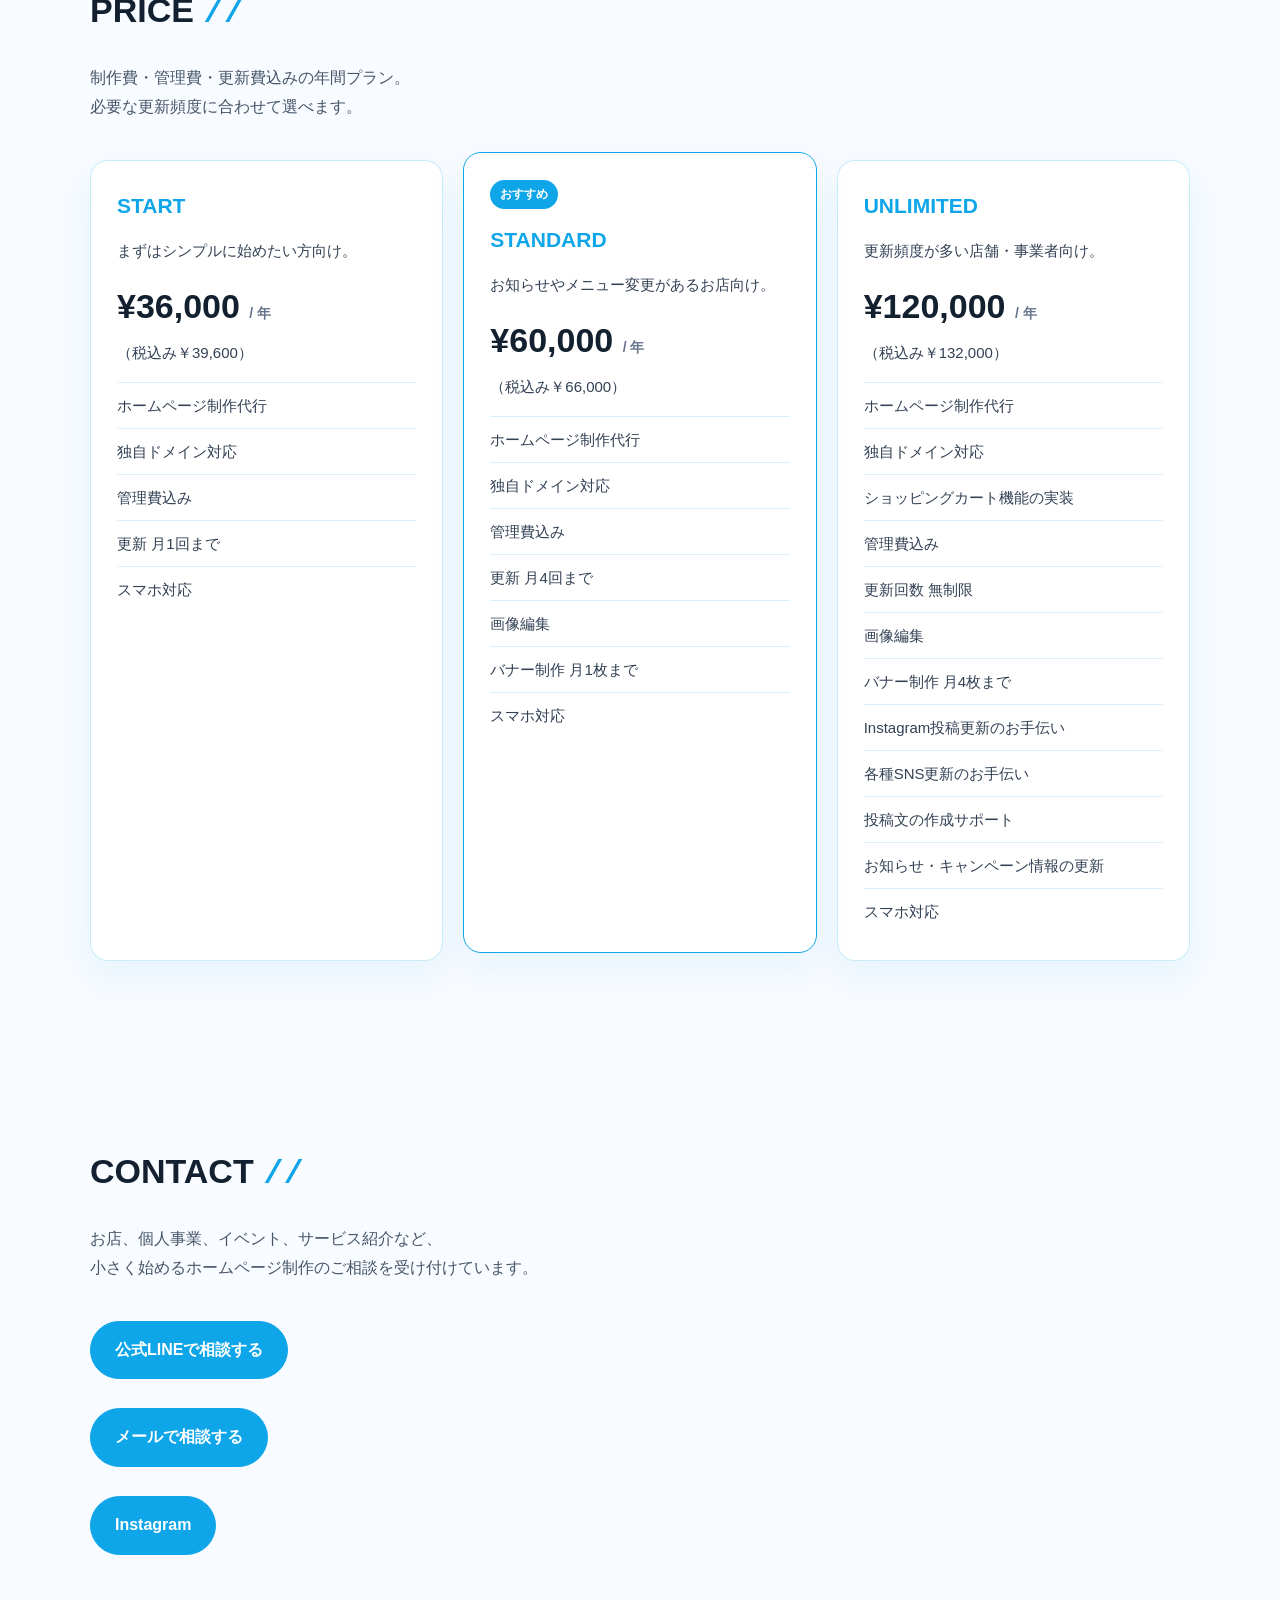
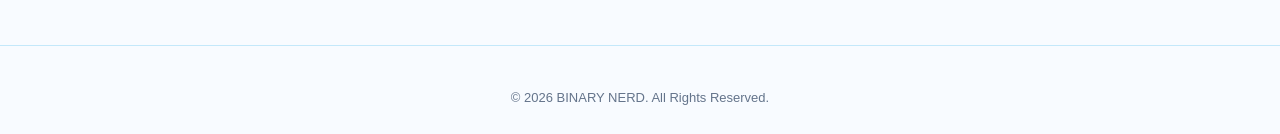
==== commit 15ec778a: "Update index.html" ====
--- a/index.html
+++ b/index.html
@@ -586,7 +586,7 @@
               <li>ホームページ制作代行</li>
               <li>独自ドメイン対応</li>
               <li>管理費込み</li>
-              <li>更新 月8回まで</li>
+              <li>更新 月4回まで</li>
               <li>画像編集</li>
               <li>バナー制作 月1枚まで</li>
               <li>スマホ対応</li>
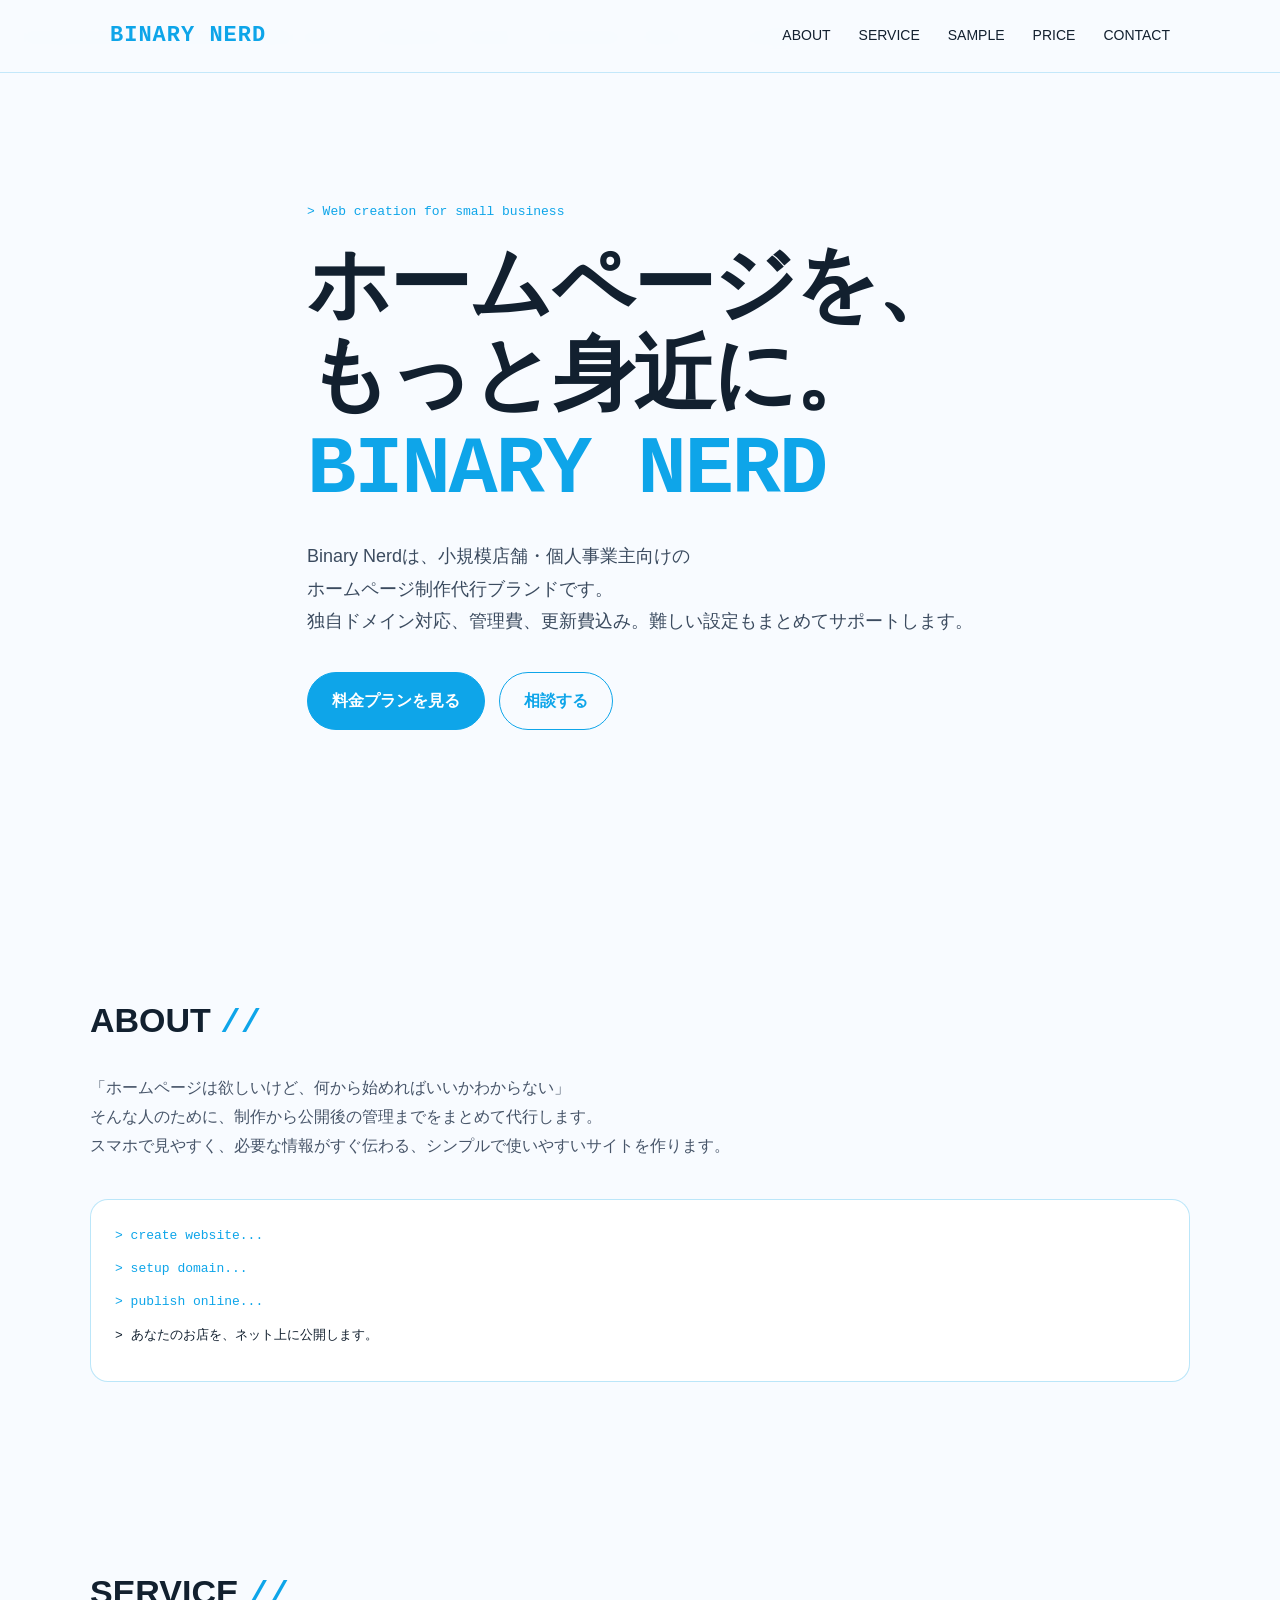
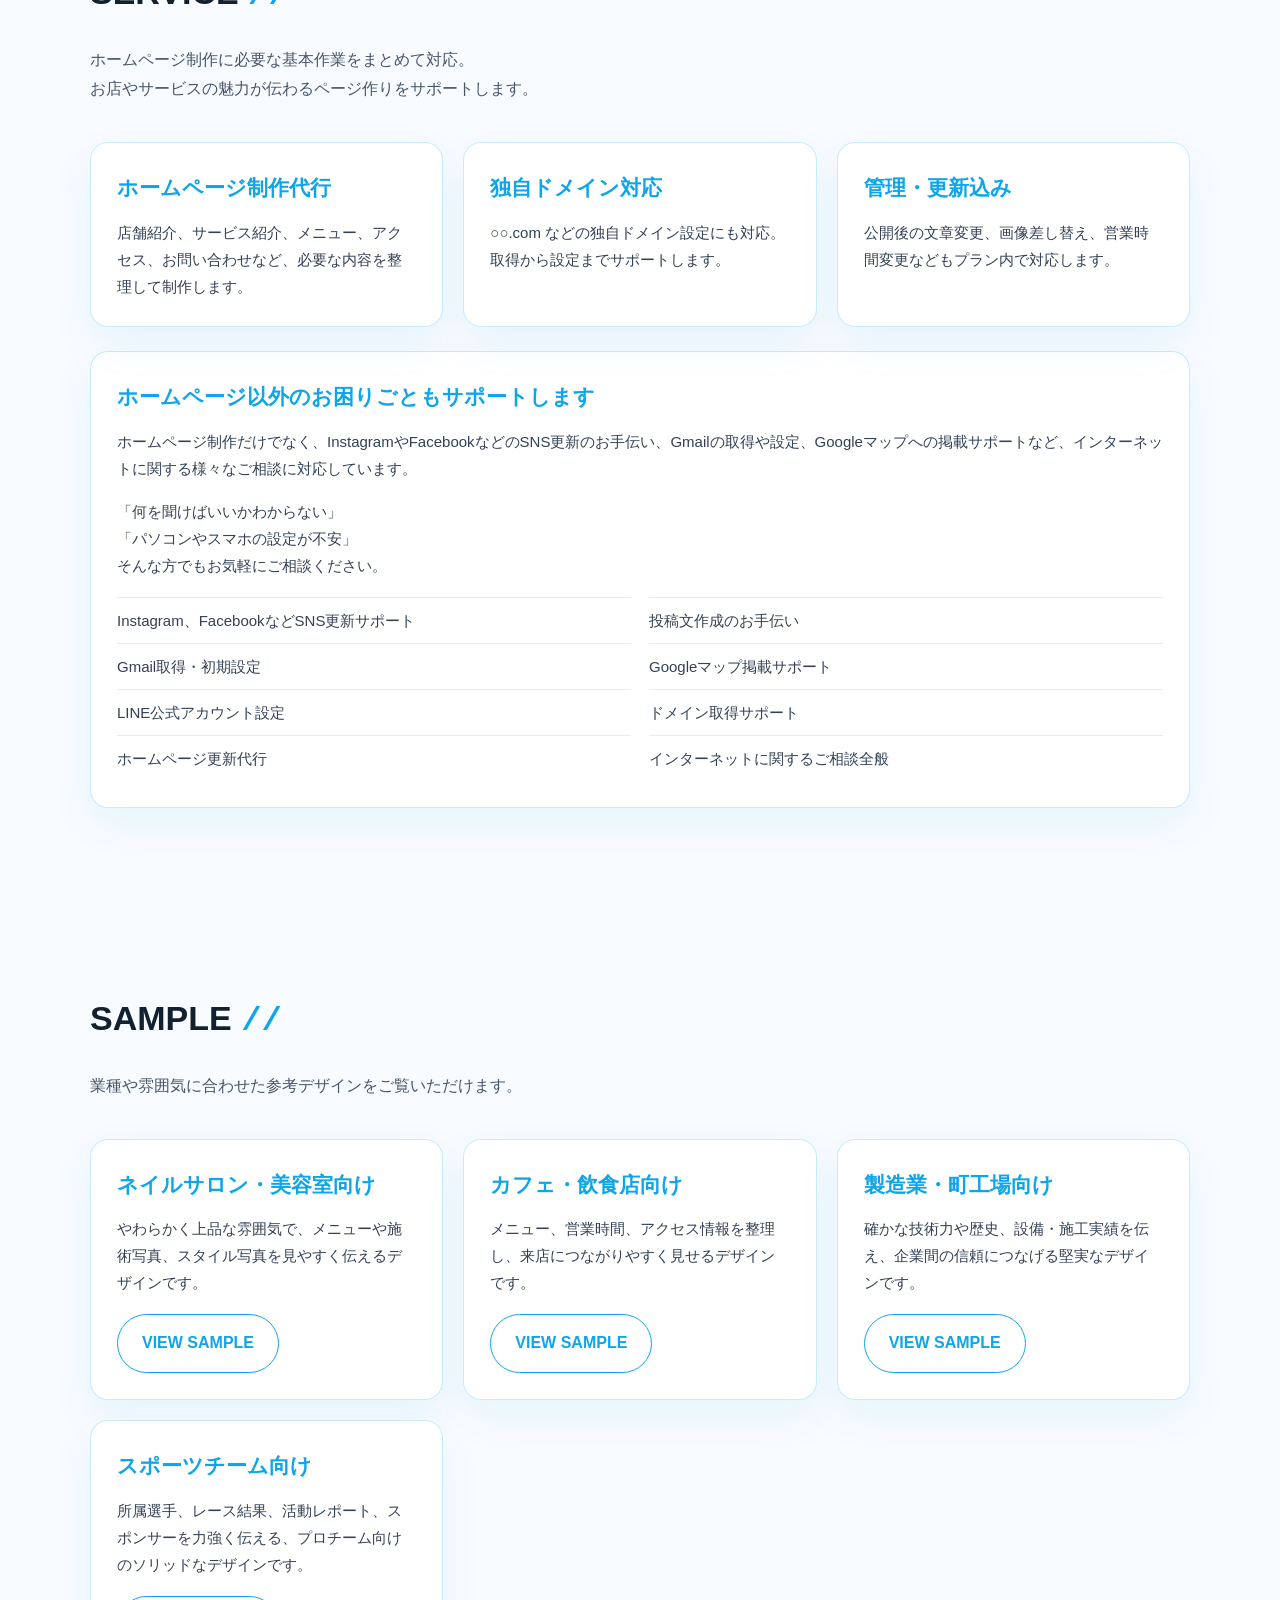
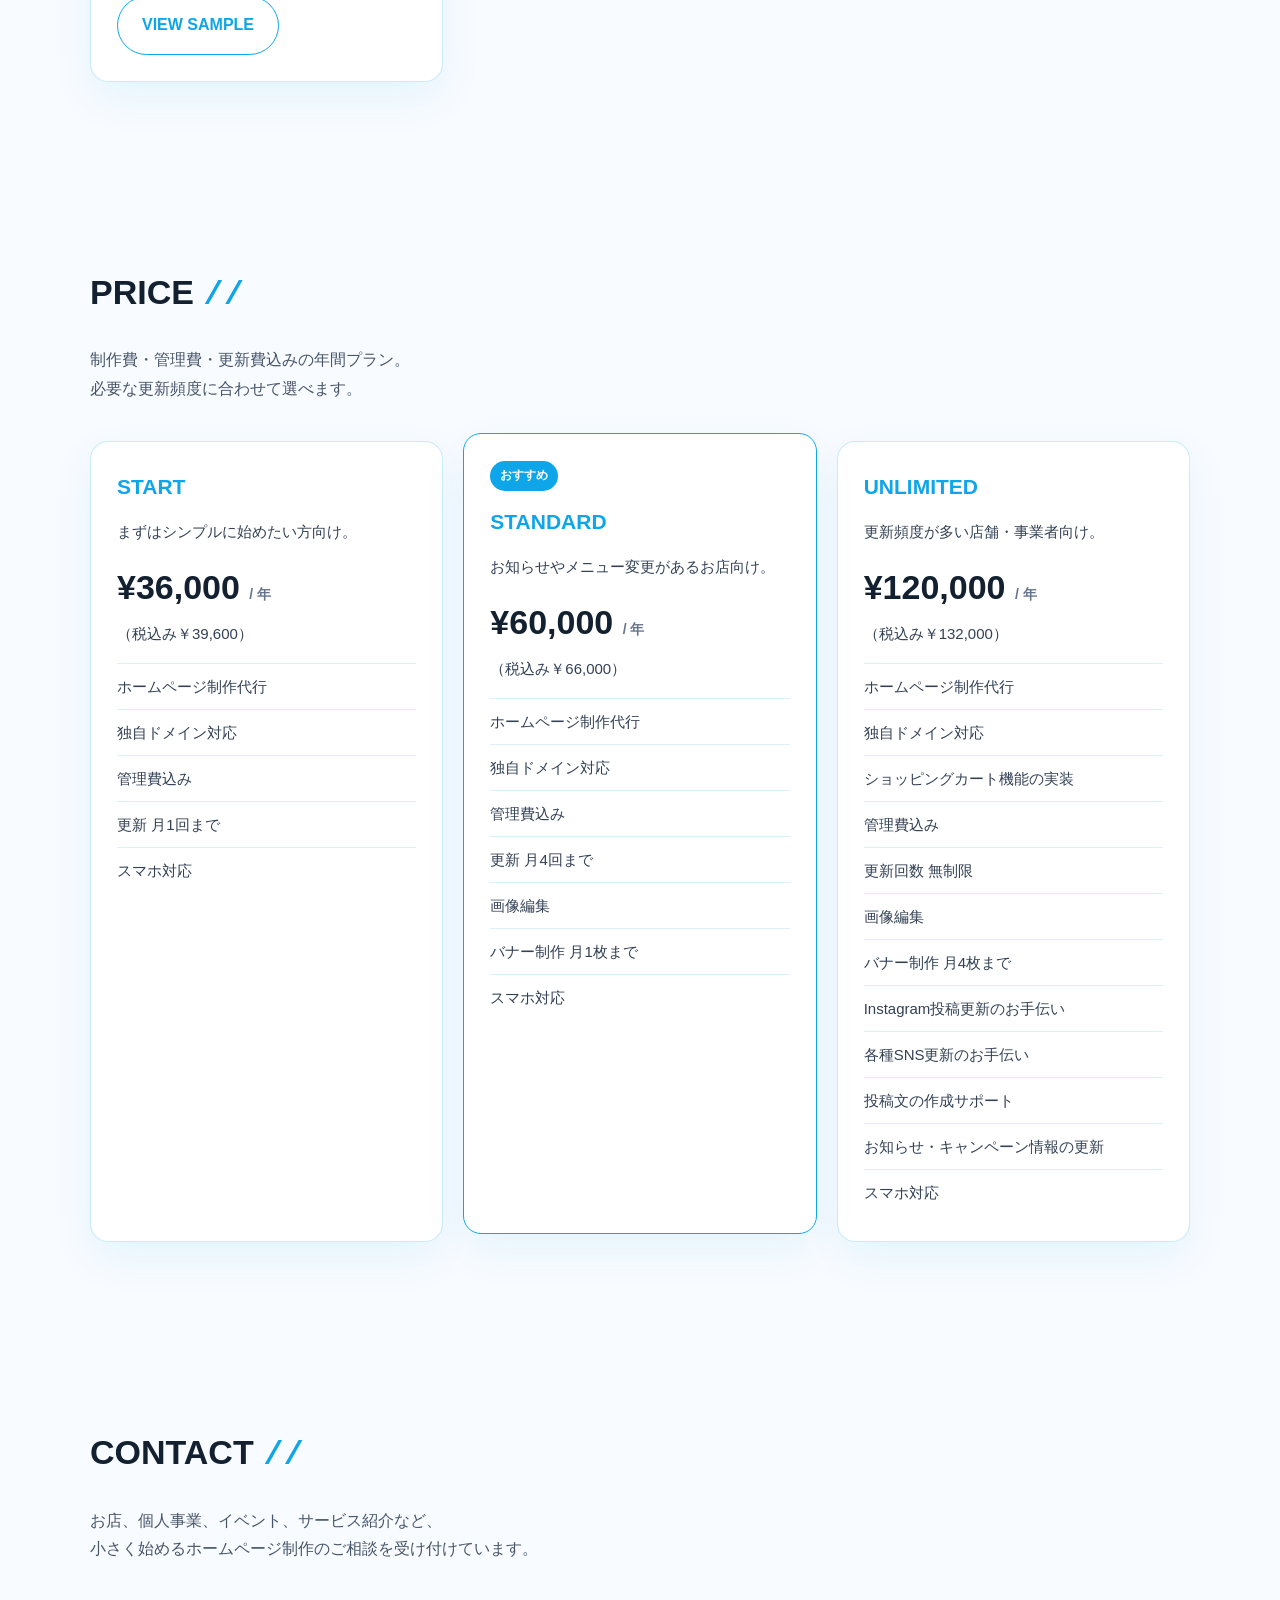
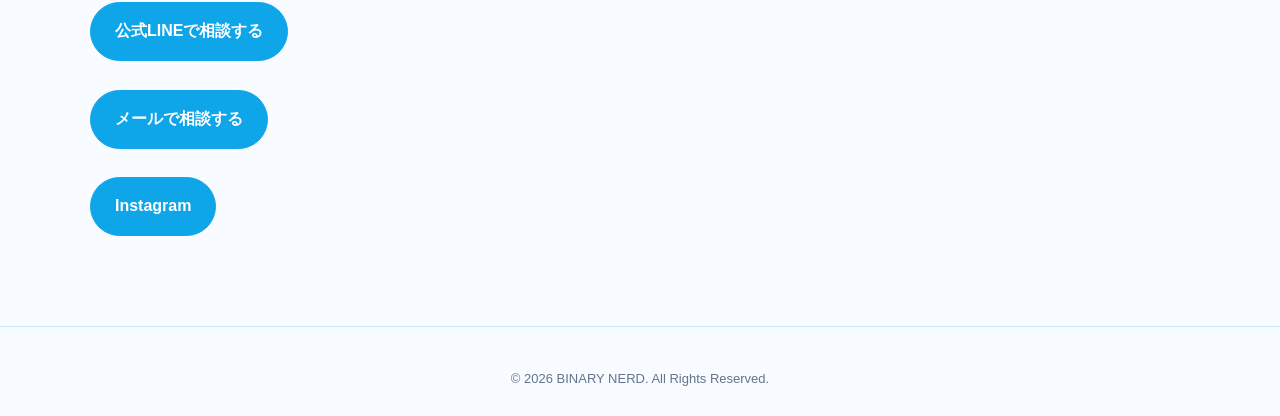
==== commit 17ab2bbf: "さ" ====
--- a/index.html
+++ b/index.html
@@ -549,6 +549,12 @@
             <p>確かな技術力や歴史、設備・施工実績を伝え、企業間の信頼につなげる堅実なデザインです。</p>
             <a href="osaka-polishing/index.html" class="btn btn-sub" target="_blank" rel="noopener">VIEW SAMPLE</a>
           </div>
+
+          <div class="card sample-card">
+            <h3>スポーツチーム向け</h3>
+            <p>所属選手、レース結果、活動レポート、スポンサーを力強く伝える、プロチーム向けのソリッドなデザインです。</p>
+            <a href="sports-team/index.html" class="btn btn-sub" target="_blank" rel="noopener">VIEW SAMPLE</a>
+          </div>
         </div>
       </div>
     </section>
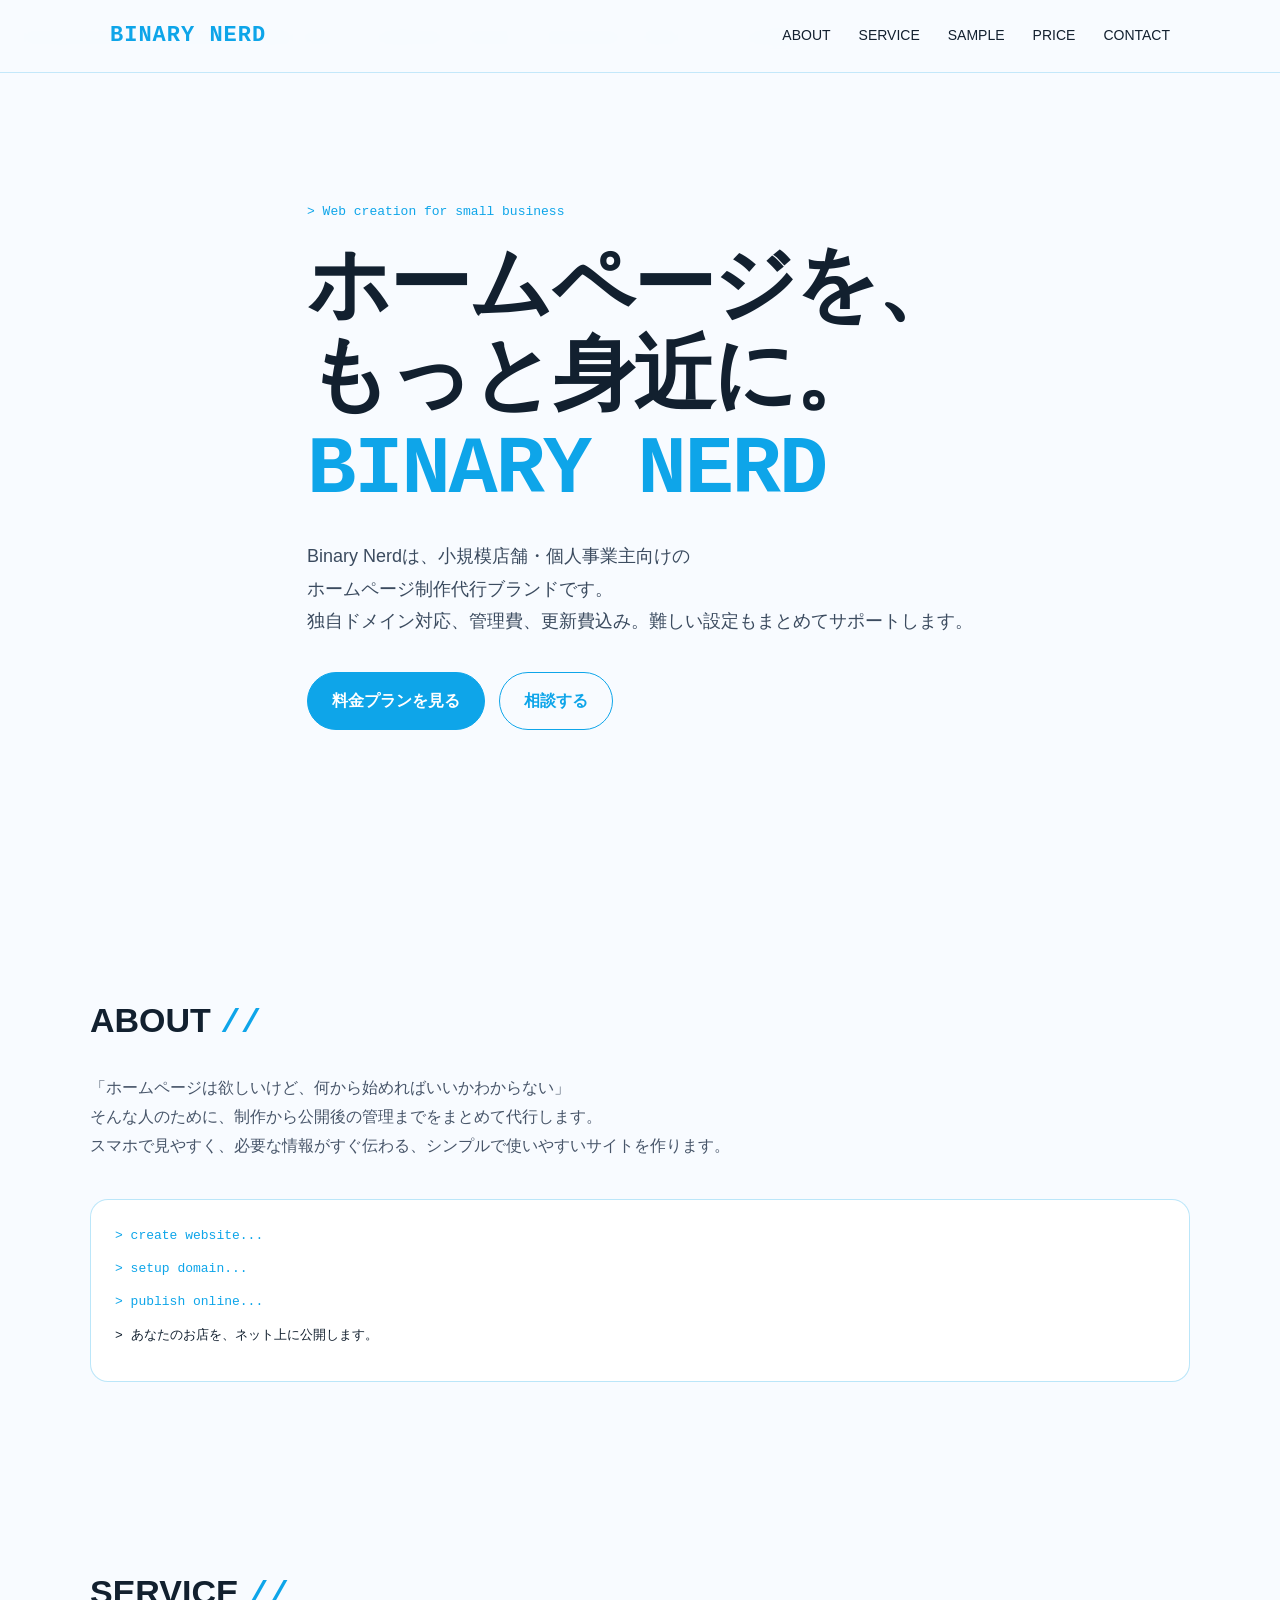
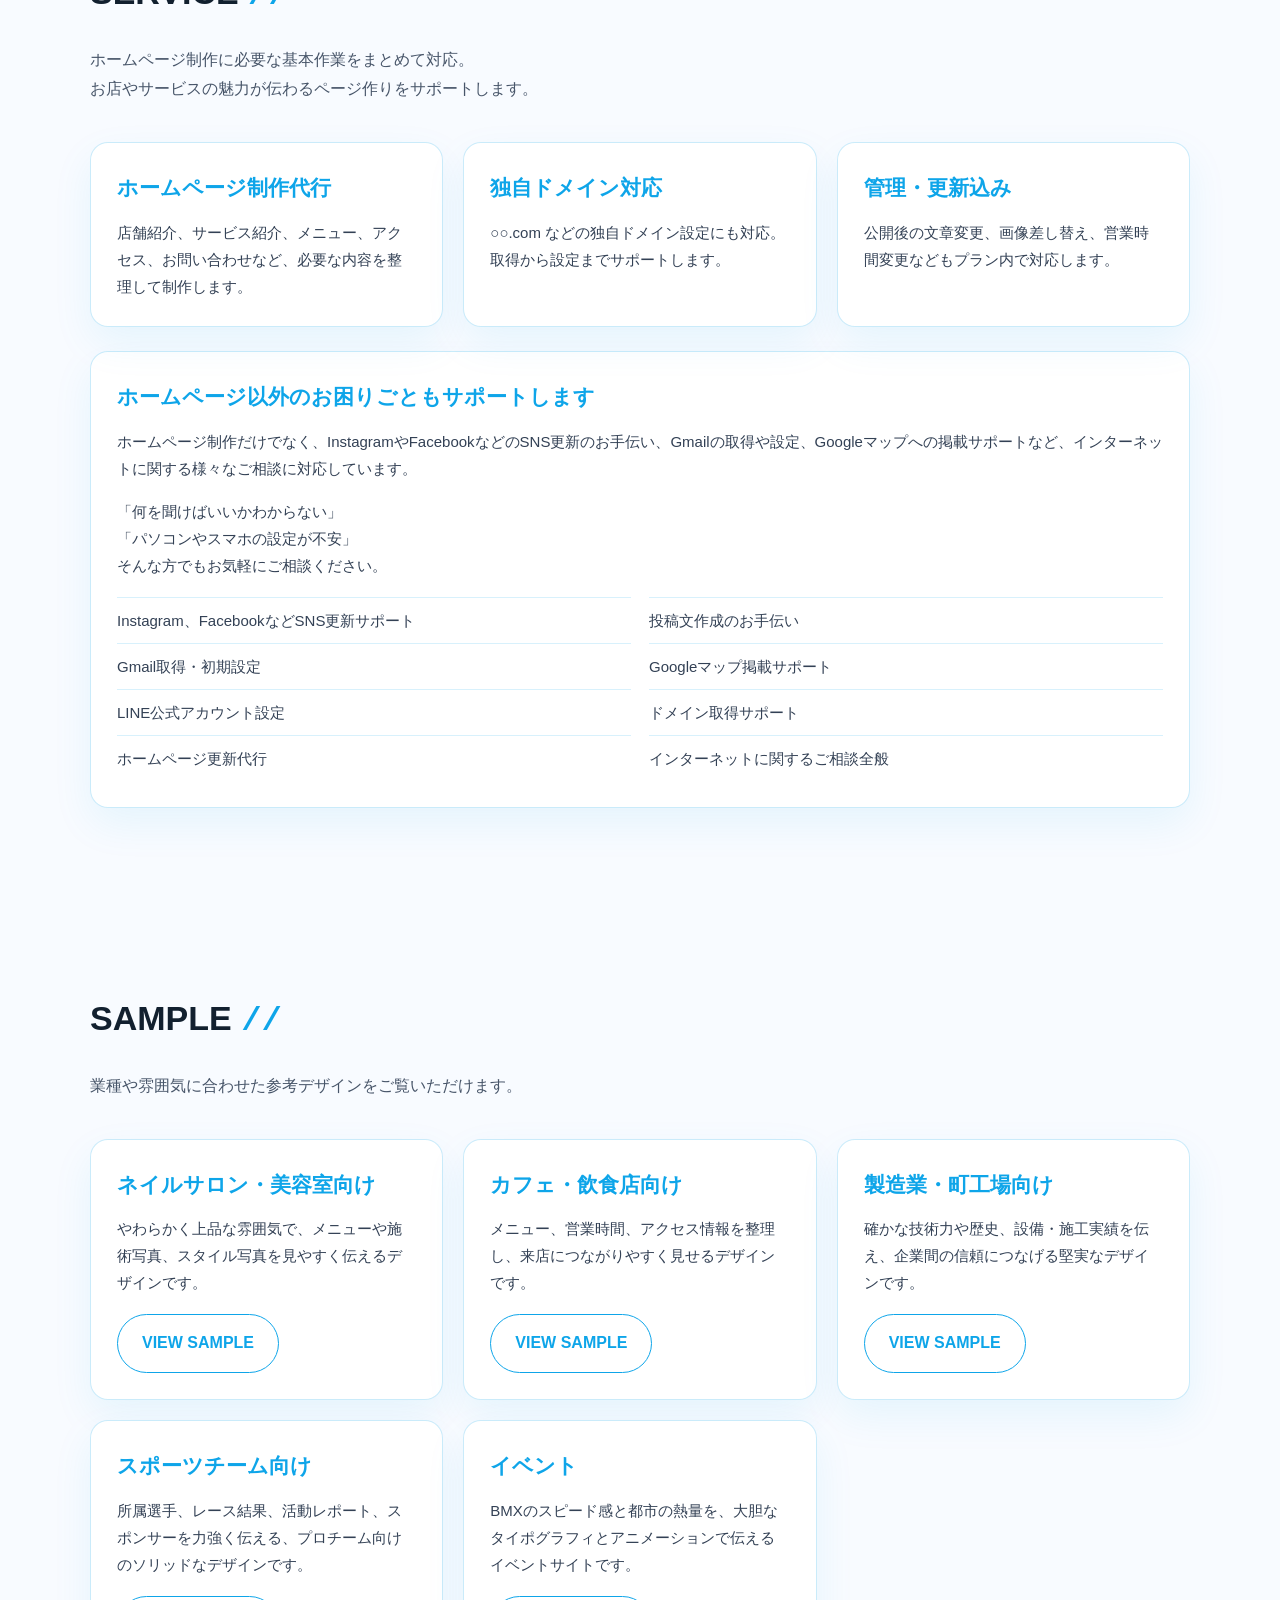
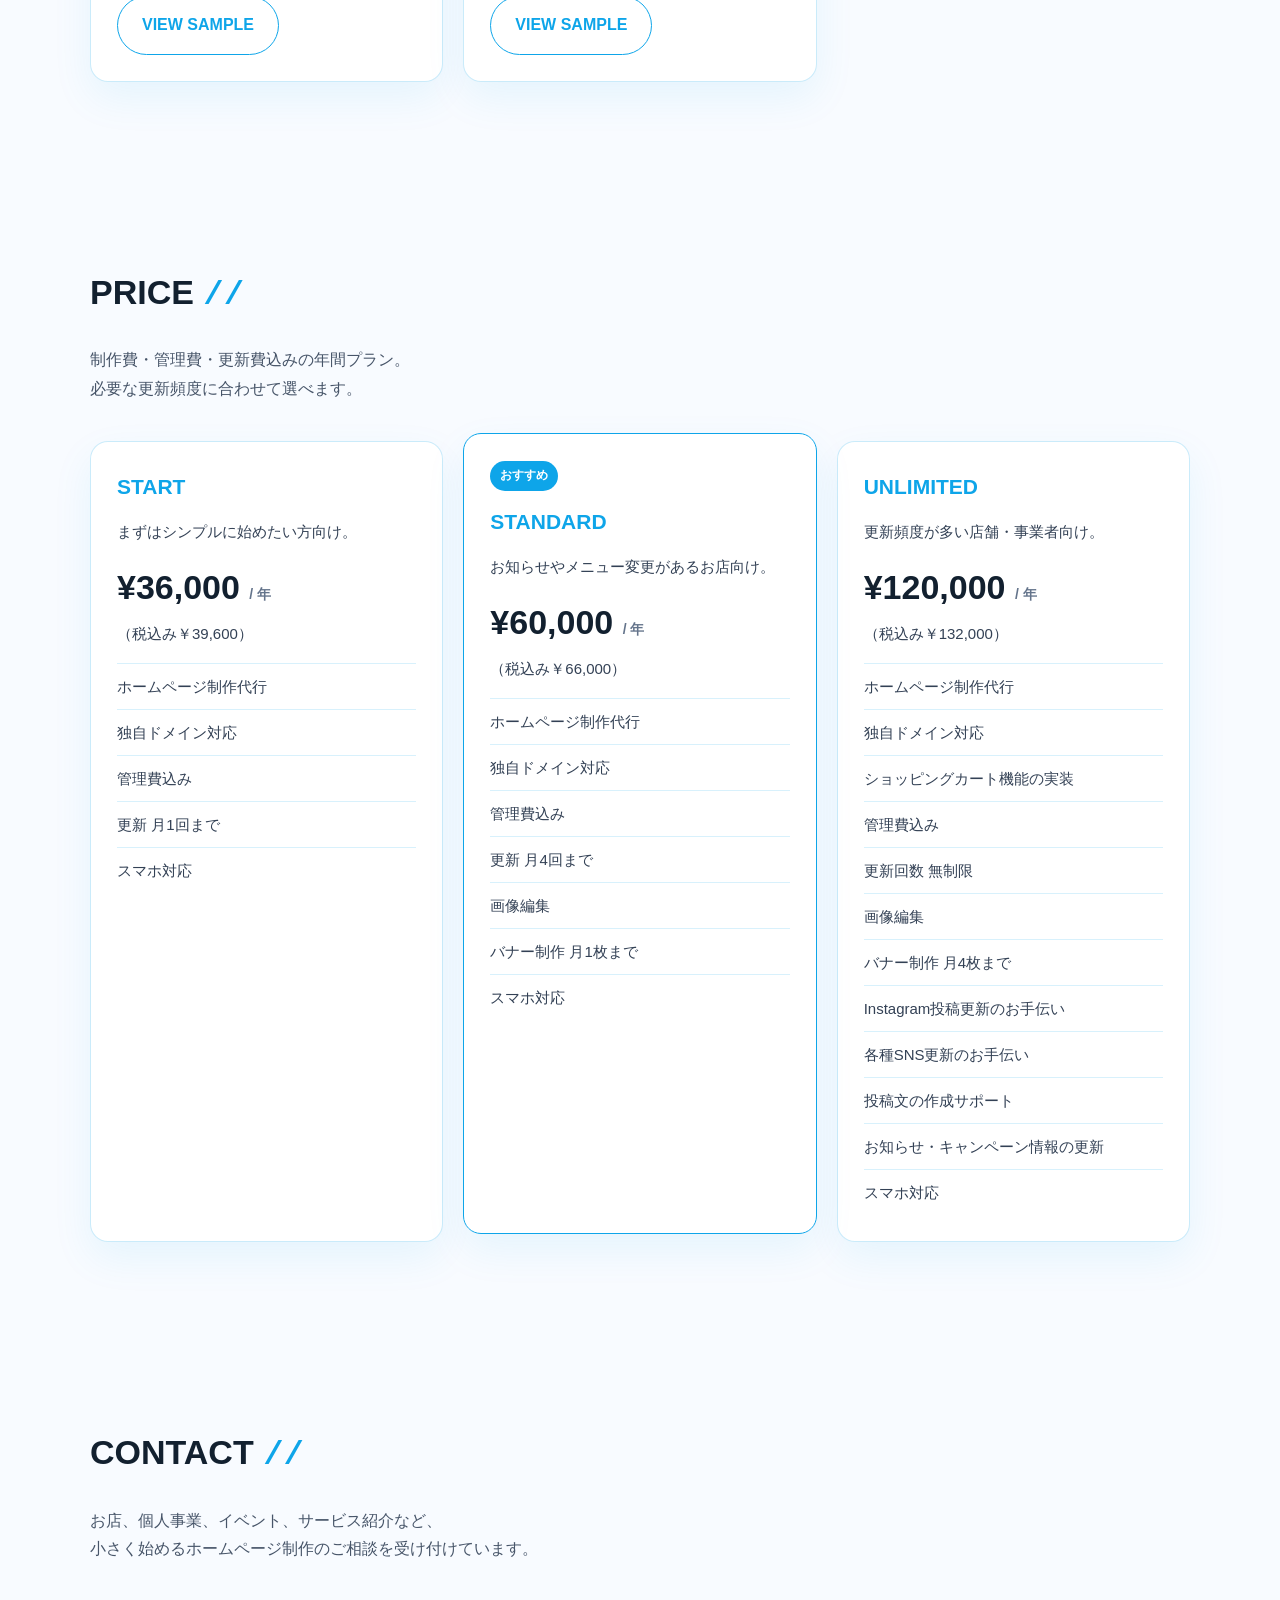
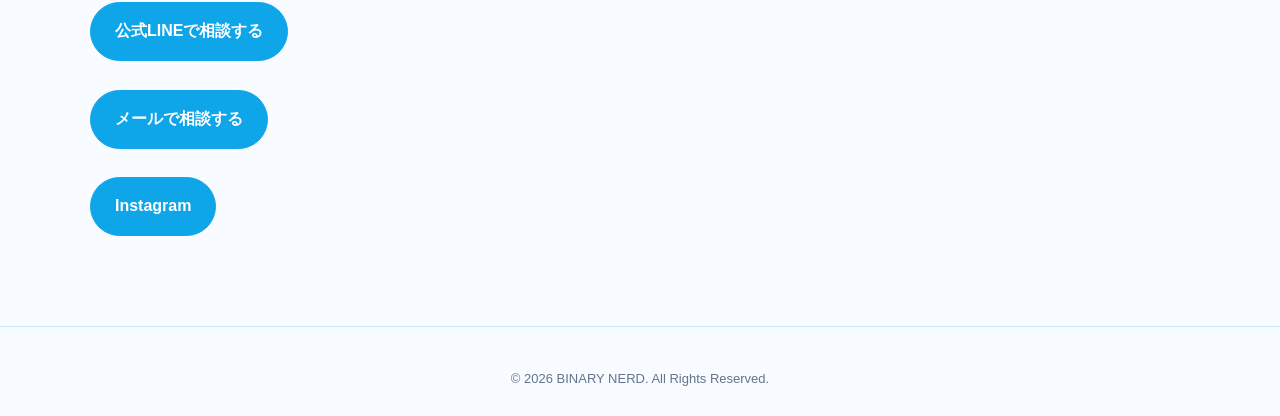
==== commit bd901c63: "Add event website to samples" ====
--- a/index.html
+++ b/index.html
@@ -553,7 +553,13 @@
           <div class="card sample-card">
             <h3>スポーツチーム向け</h3>
             <p>所属選手、レース結果、活動レポート、スポンサーを力強く伝える、プロチーム向けのソリッドなデザインです。</p>
-            <a href="sports-team/index.html" class="btn btn-sub" target="_blank" rel="noopener">VIEW SAMPLE</a>
+            <a href="sports-team/index-simple.html" class="btn btn-sub" target="_blank" rel="noopener">VIEW SAMPLE</a>
+          </div>
+
+          <div class="card sample-card">
+            <h3>イベント</h3>
+            <p>BMXのスピード感と都市の熱量を、大胆なタイポグラフィとアニメーションで伝えるイベントサイトです。</p>
+            <a href="DTB/index.html" class="btn btn-sub" target="_blank" rel="noopener">VIEW SAMPLE</a>
           </div>
         </div>
       </div>
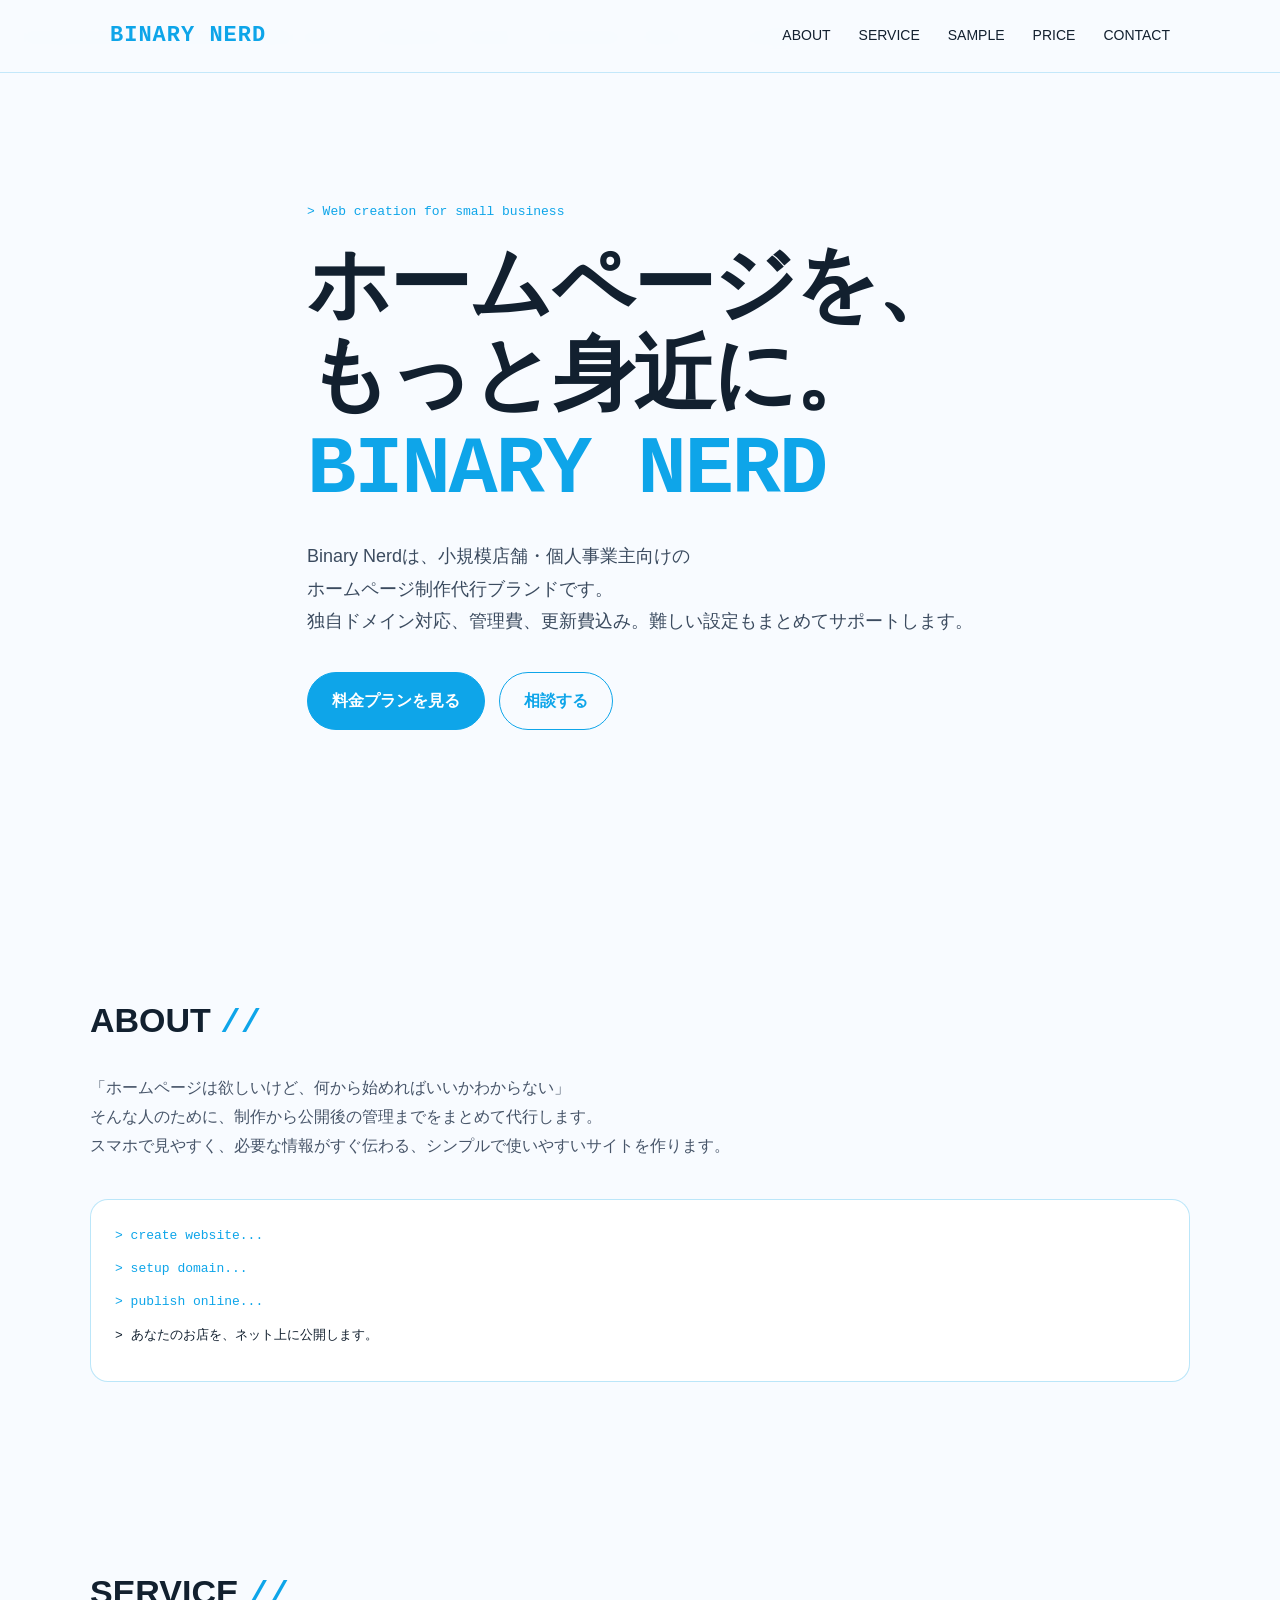
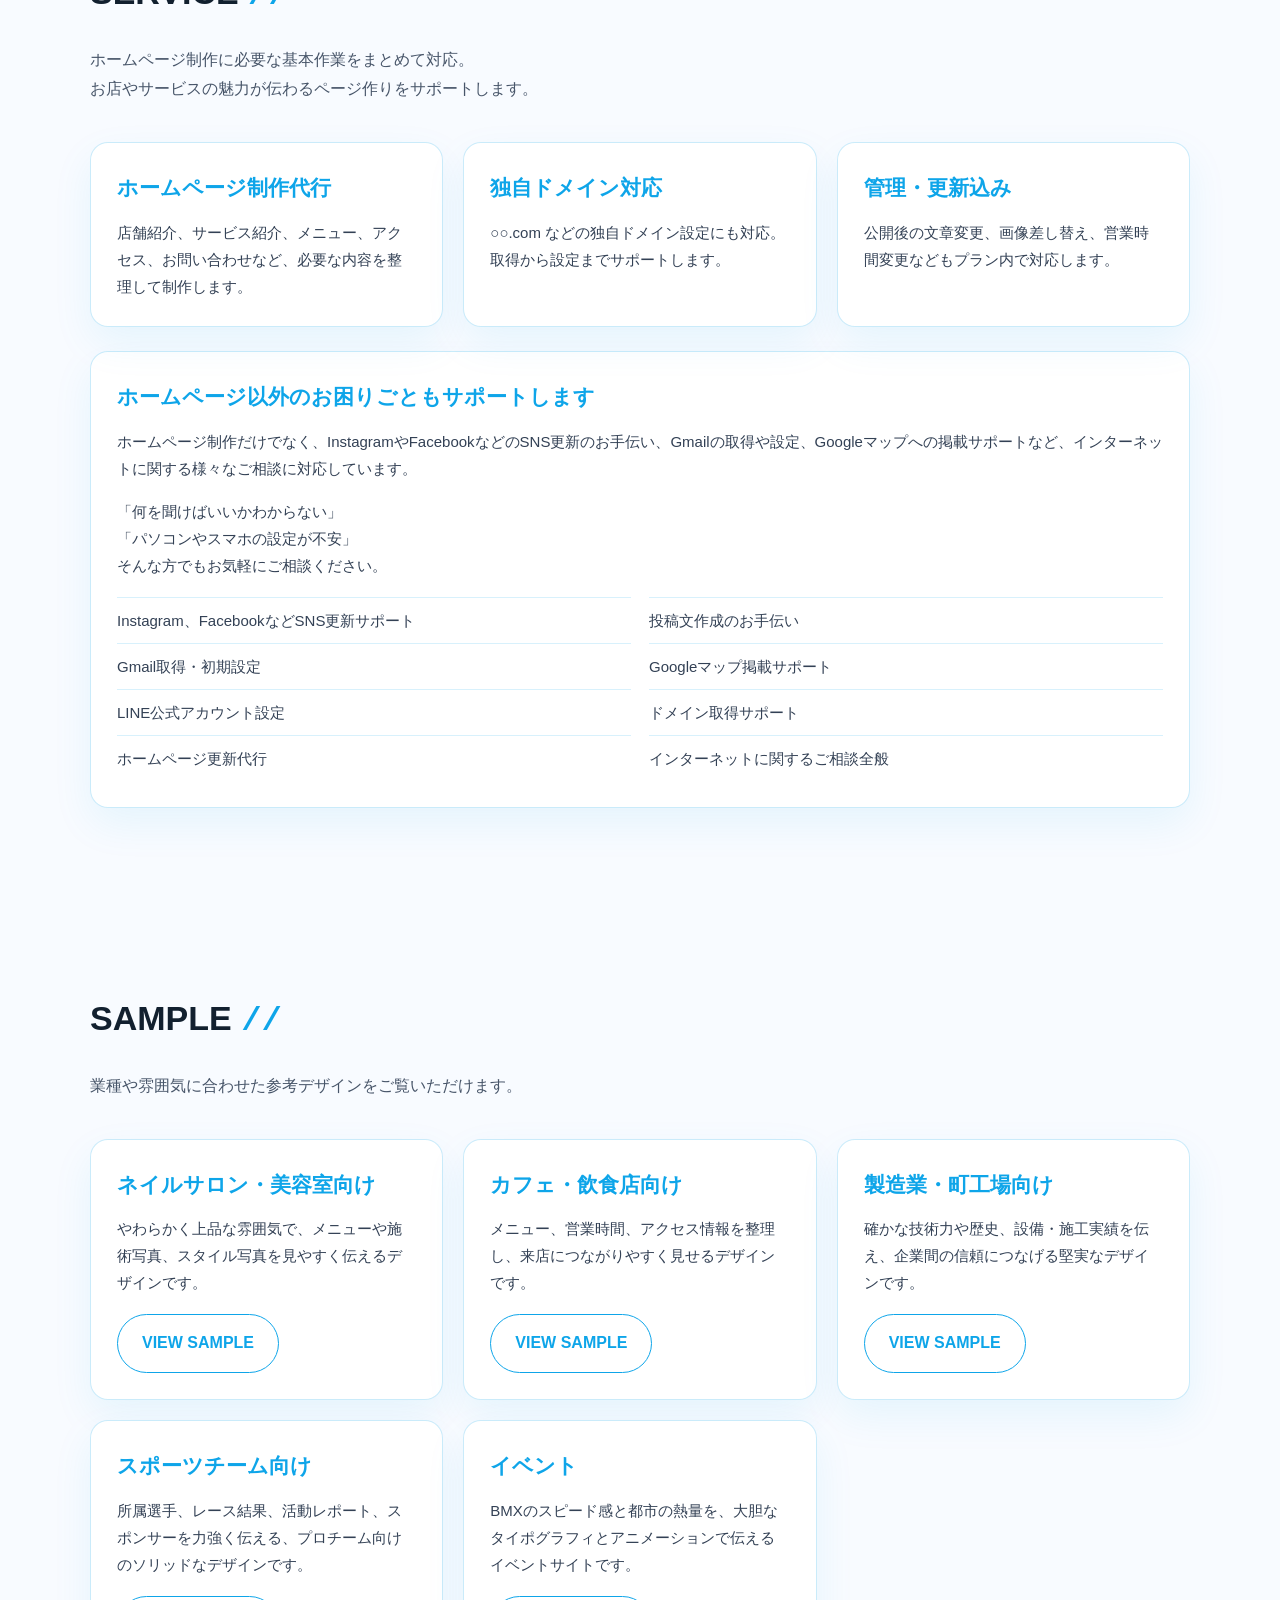
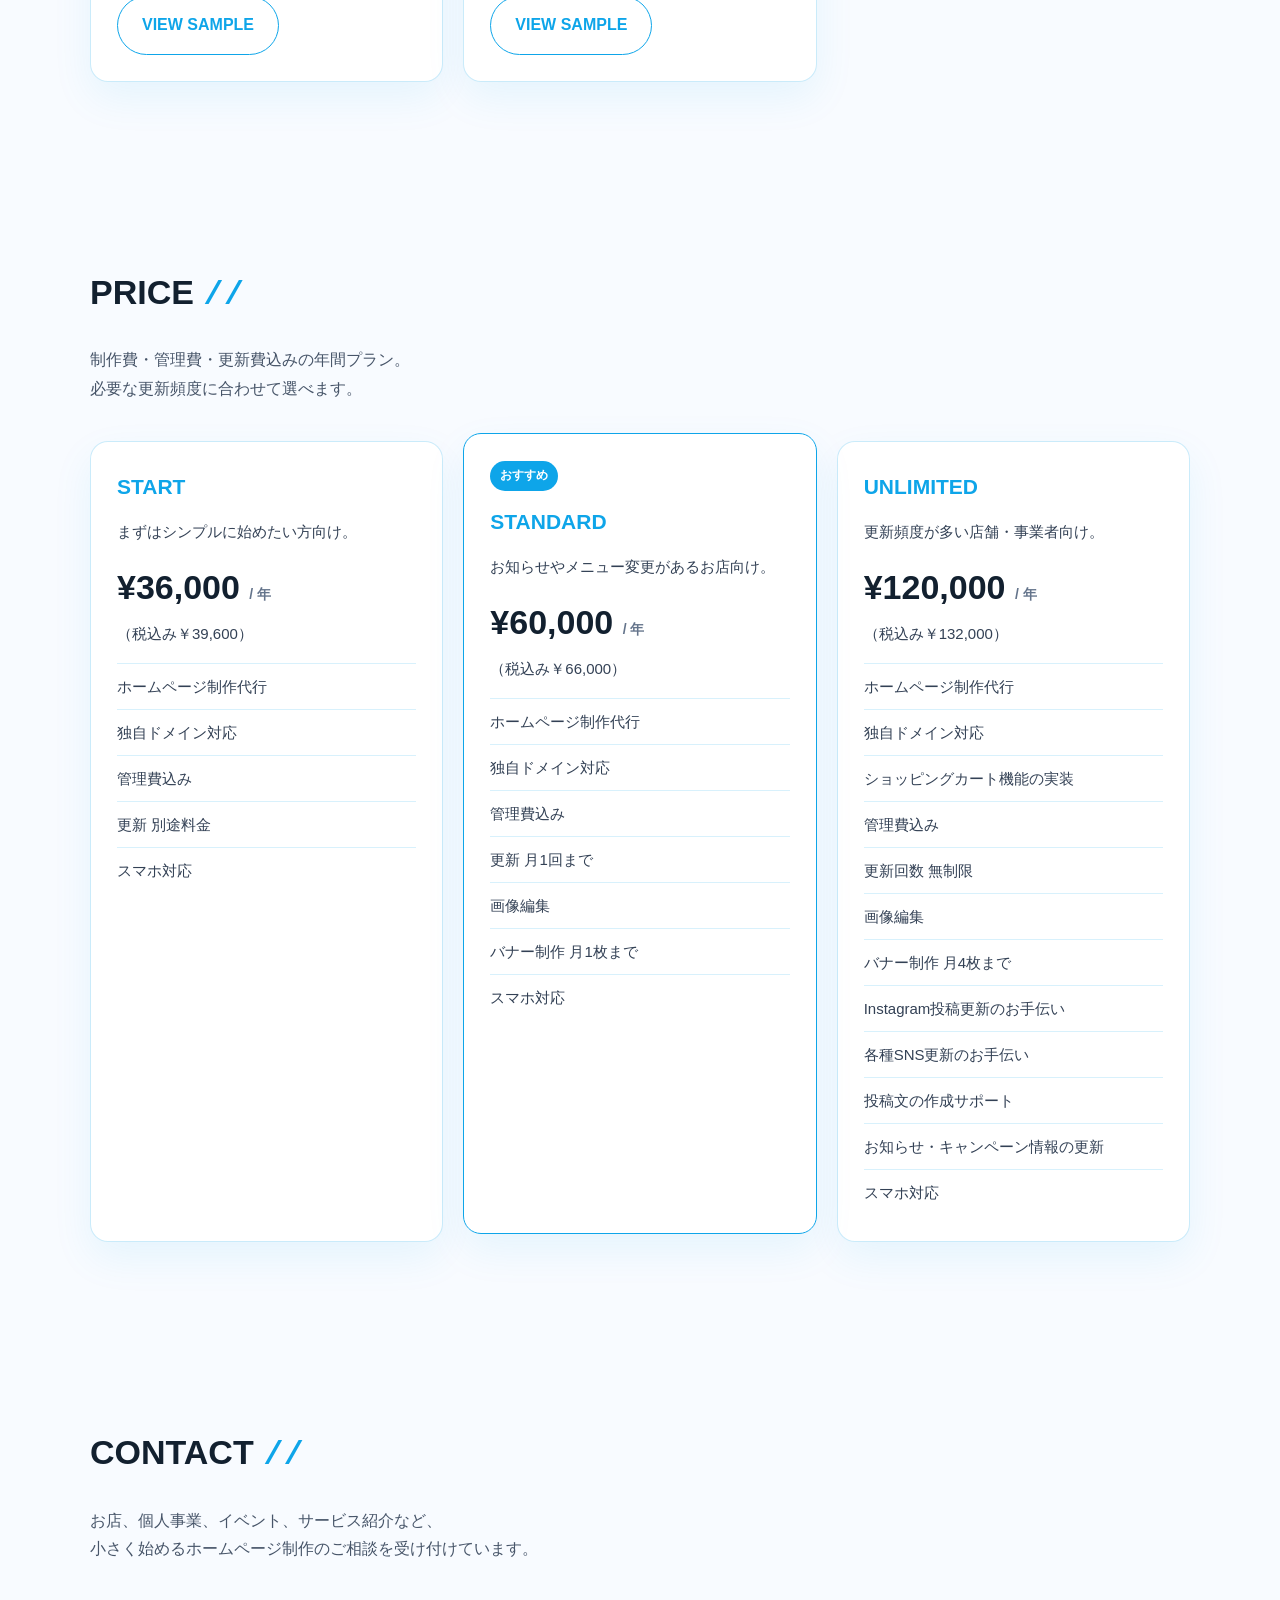
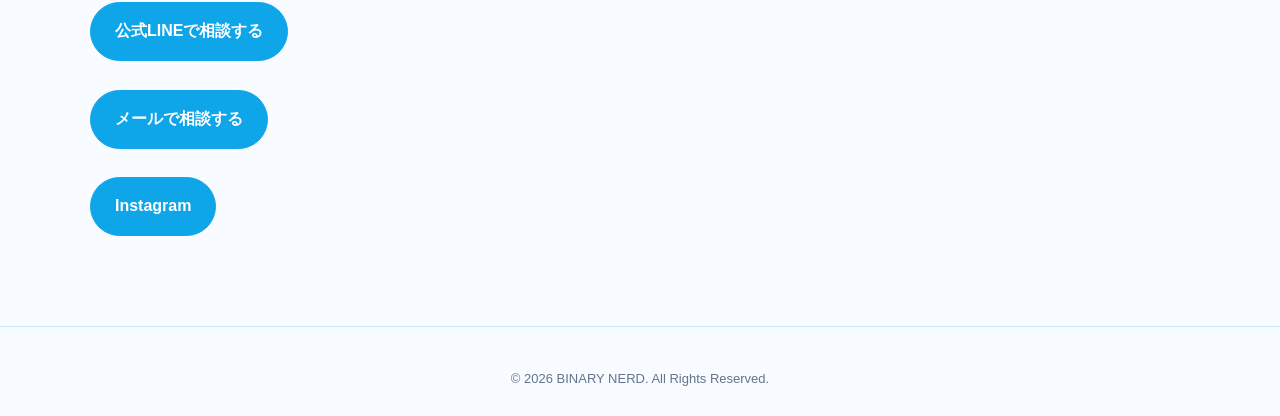
==== commit dc4ce850: "Update index.html" ====
--- a/index.html
+++ b/index.html
@@ -583,7 +583,7 @@
               <li>ホームページ制作代行</li>
               <li>独自ドメイン対応</li>
               <li>管理費込み</li>
-              <li>更新 月1回まで</li>
+              <li>更新 別途料金</li>
               <li>スマホ対応</li>
             </ul>
           </div>
@@ -598,7 +598,7 @@
               <li>ホームページ制作代行</li>
               <li>独自ドメイン対応</li>
               <li>管理費込み</li>
-              <li>更新 月4回まで</li>
+              <li>更新 月1回まで</li>
               <li>画像編集</li>
               <li>バナー制作 月1枚まで</li>
               <li>スマホ対応</li>
